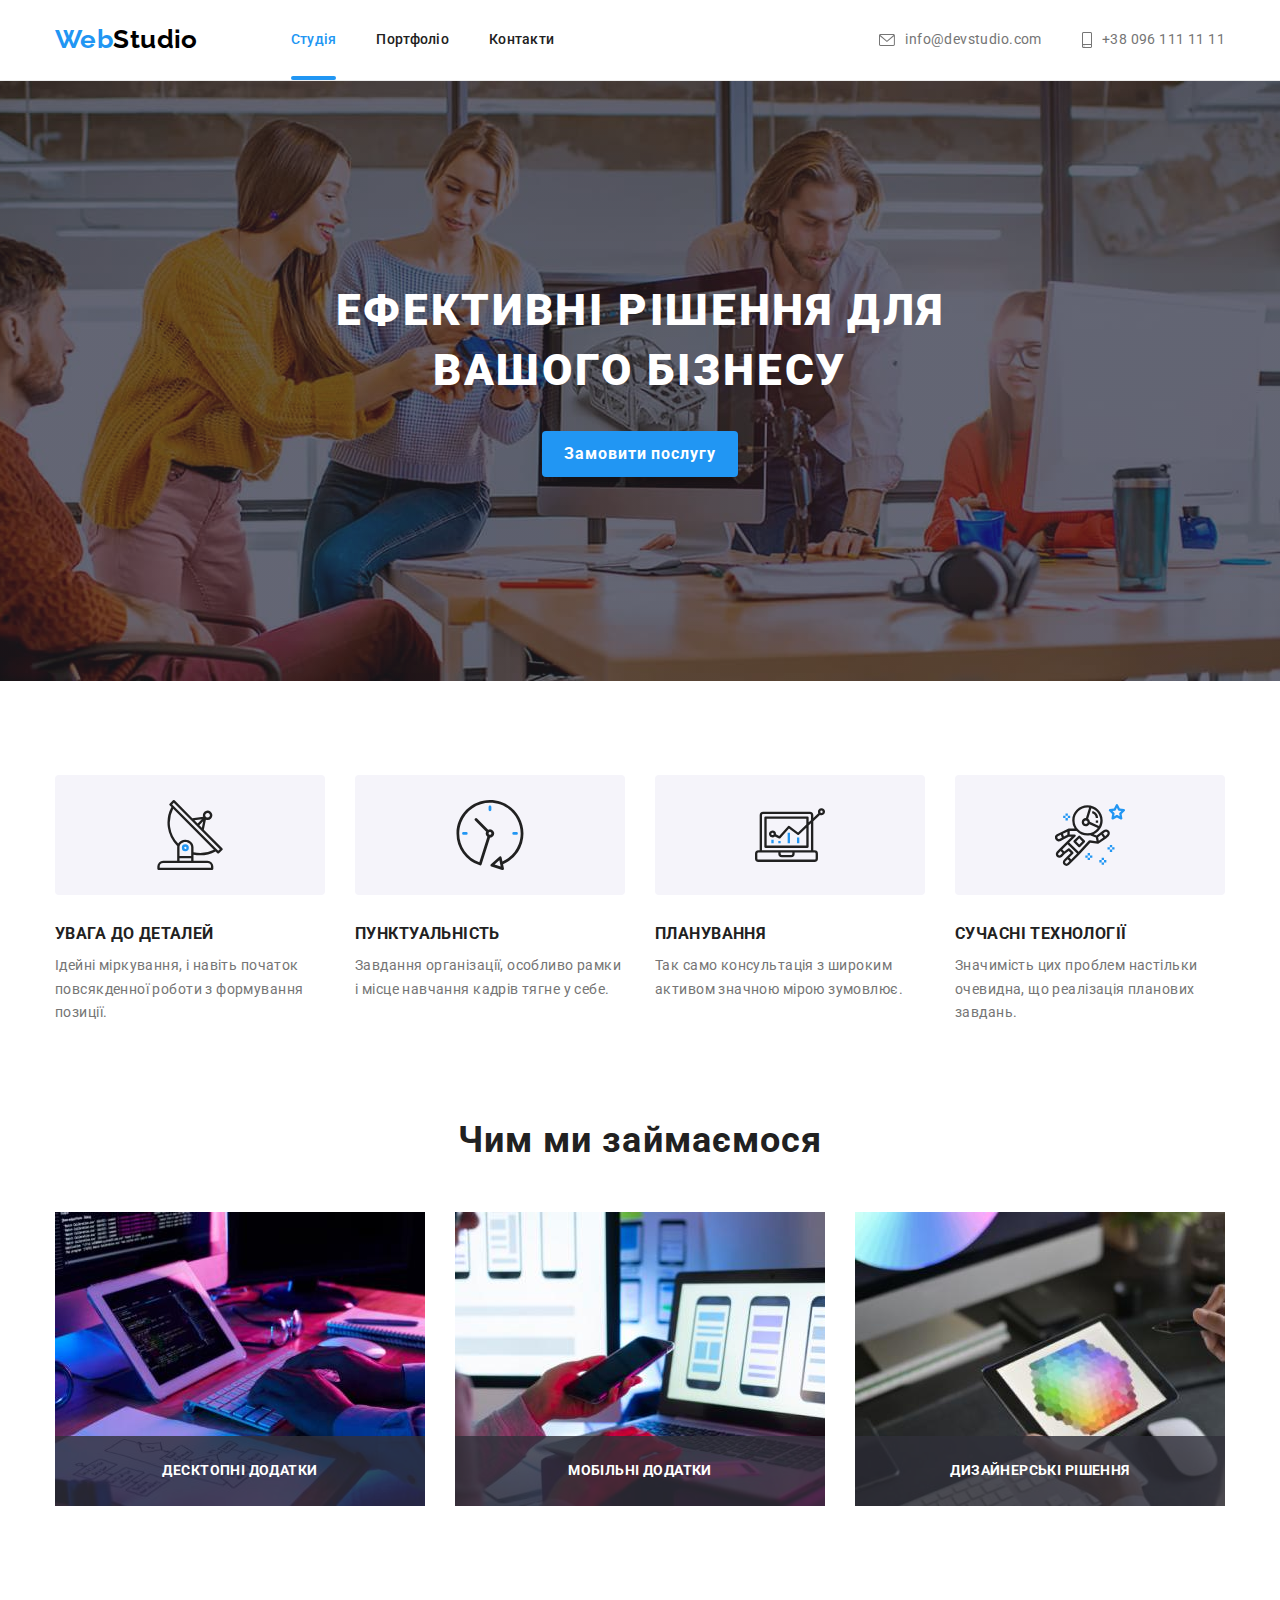
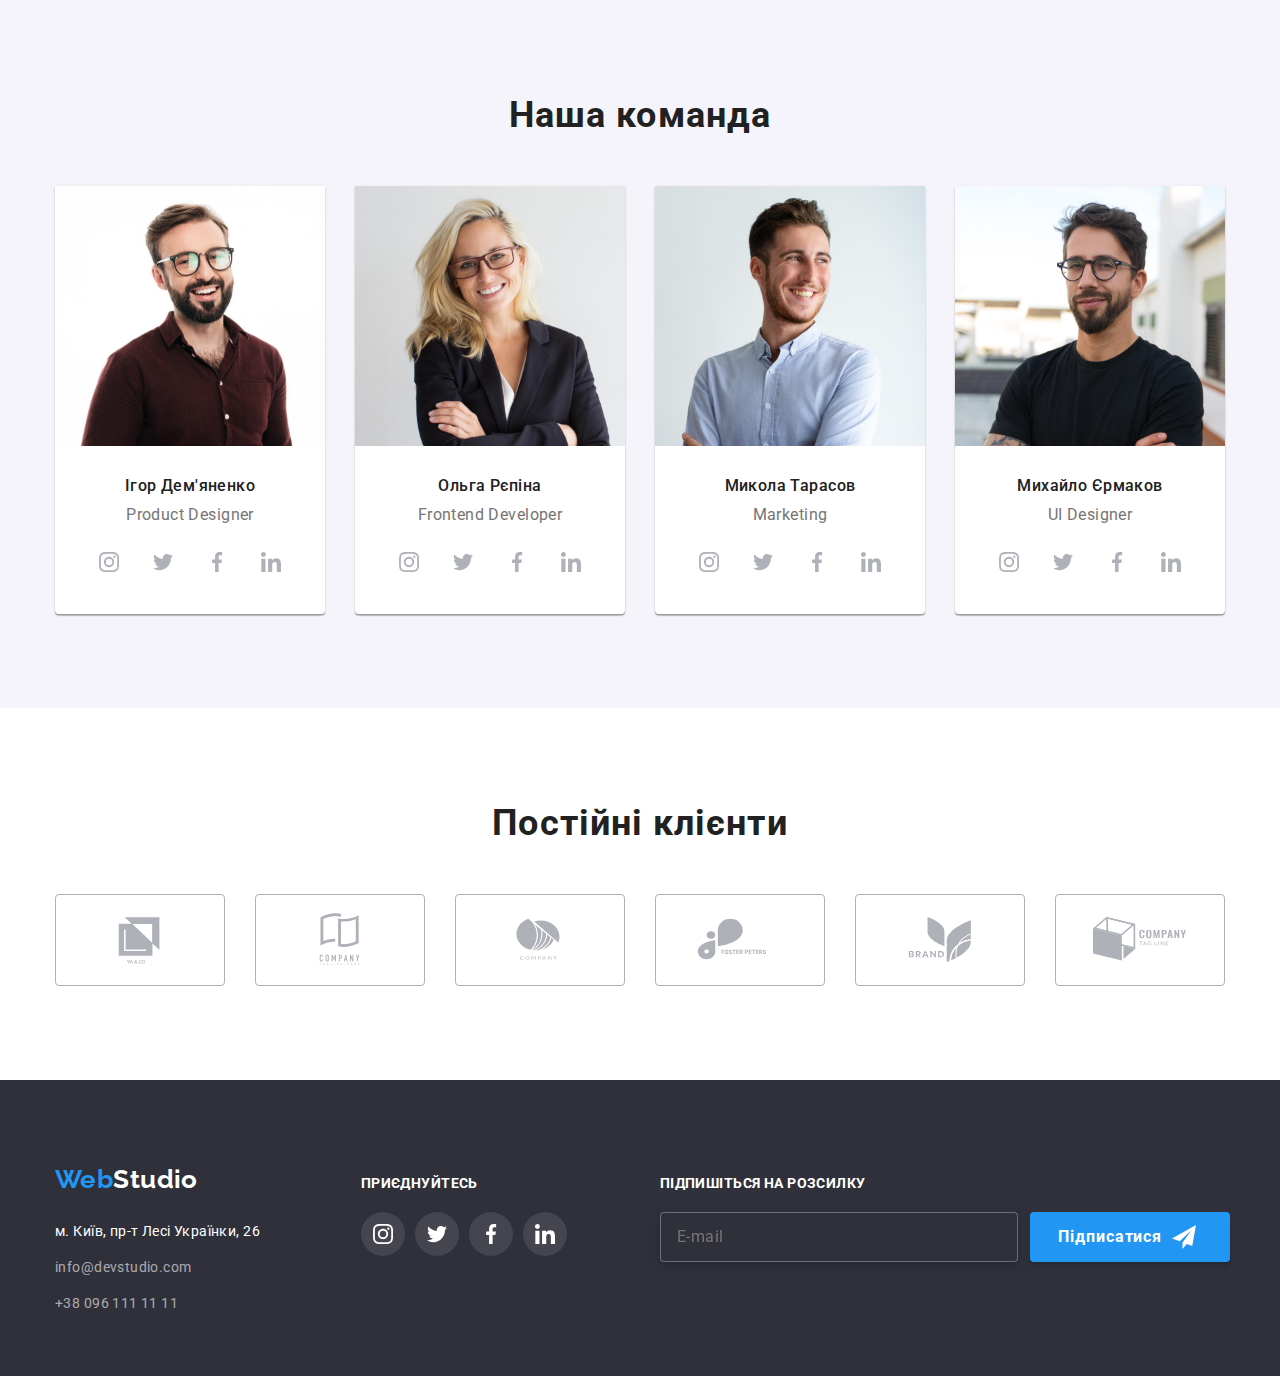
==== index.html @ 144c5d3d "added previous hw" ====
<!DOCTYPE html>
<html lang="uk">
  <head>
    <meta charset="UTF-8" />
    <meta http-equiv="X-UA-Compatible" content="IE=edge" />
    <meta name="viewport" content="width=device-width, initial-scale=1.0" />
    <title>WebStudio - Main Page</title>
    <link rel="preconnect" href="https://fonts.googleapis.com" />
    <link rel="preconnect" href="https://fonts.gstatic.com" crossorigin />
    <link
      href="https://fonts.googleapis.com/css2?family=Raleway:wght@700&family=Roboto:wght@400;500;700;900&display=swap"
      rel="stylesheet"
    />
    <link
      rel="stylesheet"
      href="https://cdnjs.cloudflare.com/ajax/libs/modern-normalize/1.1.0/modern-normalize.min.css"
    />
    <!-- <link rel="stylesheet" href="./css/styles.css" /> -->
    <link rel="stylesheet" href="css/main.min.css" />
  </head>
  <body>
    <header class="header">
      <div class="container main-menu">
        <nav class="navigation">
          <a href="./index.html" class="main-logo link"
            ><span class="main-logo--blue">Web</span
            ><span class="main-logo--black">Studio</span></a
          >
          <ul class="navigation__list list">
            <li class="navigation__item">
              <a
                href="./index.html"
                class="navigation__link navigation__link--current link"
                >Студія</a
              >
            </li>
            <li class="navigation__item">
              <a class="navigation__link link" href="./portfolio.html"
                >Портфоліо</a
              >
            </li>
            <li class="navigation__item">
              <a href="#" class="navigation__link link">Контакти</a>
            </li>
          </ul>
        </nav>
        <ul class="contact-us list">
          <li class="contact-us__item">
            <a href="mailto:info@devstudio.com" class="link contact-us__link"
              ><svg width="16" height="12" class="contact-us__icon">
                <use href="./images/sprite.svg#icon-envelope"></use>
              </svg>
              info@devstudio.com</a
            >
          </li>
          <li class="contact-us__item">
            <a href="tel:+380961111111" class="link contact-us__link">
              <svg width="10" height="16" class="contact-us__icon">
                <use href="./images/sprite.svg#icon-smartphone"></use>
              </svg>
              +38 096 111 11 11</a
            >
          </li>
        </ul>
      </div>
    </header>
    <main>
      <section class="hero">
        <div class="overlay">
          <div class="container">
            <h1 class="hero__title">Ефективні рішення для вашого бізнесу</h1>
            <button type="button" class="hero__button" data-modal-open="">
              Замовити послугу
            </button>
          </div>
        </div>
      </section>

      <section class="advantages section">
        <div class="container">
          <ul class="advantages__list list">
            <li class="advantages__item">
              <div class="advantages__thumb">
                <svg width="70" height="70" class="advantages__icon">
                  <use href="./images/sprite.svg#icon-antenna"></use>
                </svg>
              </div>
              <h3 class="advantages__title">УВАГА ДО ДЕТАЛЕЙ</h3>
              <p>
                Ідейні міркування, і навіть початок повсякденної роботи з
                формування позиції.
              </p>
            </li>
            <li class="advantages__item">
              <div class="advantages__thumb">
                <svg width="70" height="70" class="advantages__icon">
                  <use href="./images/sprite.svg#icon-clock"></use>
                </svg>
              </div>
              <h3 class="advantages__title">ПУНКТУАЛЬНІСТЬ</h3>
              <p>
                Завдання організації, особливо рамки і місце навчання кадрів
                тягне у себе.
              </p>
            </li>
            <li class="advantages__item">
              <div class="advantages__thumb">
                <svg width="70" height="70" class="advantages__icon">
                  <use href="./images/sprite.svg#icon-diagram"></use>
                </svg>
              </div>
              <h3 class="advantages__title">ПЛАНУВАННЯ</h3>
              <p>
                Так само консультація з широким активом значною мірою зумовлює.
              </p>
            </li>
            <li class="advantages__item">
              <div class="advantages__thumb">
                <svg width="70" height="70" class="advantages__icon">
                  <use href="./images/sprite.svg#icon-astronaut"></use>
                </svg>
              </div>
              <h3 class="advantages__title">СУЧАСНІ ТЕХНОЛОГІЇ</h3>
              <p>
                Значимість цих проблем настільки очевидна, що реалізація
                планових завдань.
              </p>
            </li>
          </ul>
        </div>
      </section>

      <section class="what-we-do section no-top-padding">
        <div class="container">
          <h2 class="section__title">Чим ми займаємося</h2>
          <ul class="what-we-do__list list">
            <li class="what-we-do__item">
              <img src="./images/img_1.jpg" alt="Комьютер" width="370" />
              <p class="what-we-do__description">Десктопні додатки</p>
            </li>
            <li class="what-we-do__item">
              <img src="./images/img_2.jpg" alt="Телефон" width="370" />
              <p class="what-we-do__description">Мобільні додатки</p>
            </li>
            <li class="what-we-do__item">
              <img src="./images/img_3.jpg" alt="Планшет" width="370" />
              <p class="what-we-do__description">Дизайнерські рішення</p>
            </li>
          </ul>
        </div>
      </section>

      <section class="our-team section">
        <div class="container">
          <h2 class="section__title">Наша команда</h2>
          <ul class="our-team__members list">
            <li class="our-team__item">
              <img
                src="./images/person1.jpg"
                alt="Член команди Ігор Дем'яненко"
                width="270"
              />
              <div class="our-team__info">
                <h3 class="our-team__name">Ігор Дем'яненко</h3>
                <p class="our-team__role">Product Designer</p>
                <ul class="social-media list">
                  <li class="social-media__item">
                    <a href="#" class="social-media__link">
                      <svg width="20" height="20" class="social-media__icon">
                        <use href="./images/sprite.svg#icon-instagram"></use>
                      </svg>
                    </a>
                  </li>
                  <li class="social-media__item">
                    <a href="#" class="social-media__link">
                      <svg width="20" height="20" class="social-media__icon">
                        <use href="./images/sprite.svg#icon-twitter"></use>
                      </svg>
                    </a>
                  </li>
                  <li class="social-media__item">
                    <a href="#" class="social-media__link">
                      <svg width="20" height="20" class="social-media__icon">
                        <use href="./images/sprite.svg#icon-facebook"></use>
                      </svg>
                    </a>
                  </li>
                  <li class="social-media__item">
                    <a href="#" class="social-media__link">
                      <svg width="20" height="20" class="social-media__icon">
                        <use href="./images/sprite.svg#icon-linkedin"></use>
                      </svg>
                    </a>
                  </li>
                </ul>
              </div>
            </li>
            <li class="our-team__item">
              <img
                src="./images/person2.jpg"
                alt="Член команди Ольга Рєпіна"
                width="270"
              />
              <div class="our-team__info">
                <h3 class="our-team__name">Ольга Рєпіна</h3>
                <p class="our-team__role">Frontend Developer</p>
                <ul class="social-media list">
                  <li class="social-media__item">
                    <a href="#" class="social-media__link">
                      <svg width="20" height="20" class="social-media__icon">
                        <use href="./images/sprite.svg#icon-instagram"></use>
                      </svg>
                    </a>
                  </li>
                  <li class="social-media__item">
                    <a href="#" class="social-media__link">
                      <svg width="20" height="20" class="social-media__icon">
                        <use href="./images/sprite.svg#icon-twitter"></use>
                      </svg>
                    </a>
                  </li>
                  <li class="social-media__item">
                    <a href="#" class="social-media__link">
                      <svg width="20" height="20" class="social-media__icon">
                        <use href="./images/sprite.svg#icon-facebook"></use>
                      </svg>
                    </a>
                  </li>
                  <li class="social-media__item">
                    <a href="#" class="social-media__link">
                      <svg width="20" height="20" class="social-media__icon">
                        <use href="./images/sprite.svg#icon-linkedin"></use>
                      </svg>
                    </a>
                  </li>
                </ul>
              </div>
            </li>
            <li class="our-team__item">
              <img
                src="./images/person3.jpg"
                alt="Член команди Микола Тарасов"
                width="270"
              />
              <div class="our-team__info">
                <h3 class="our-team__name">Микола Тарасов</h3>
                <p class="our-team__role">Marketing</p>
                <ul class="social-media list">
                  <li class="social-media__item">
                    <a href="#" class="social-media__link">
                      <svg width="20" height="20" class="social-media__icon">
                        <use href="./images/sprite.svg#icon-instagram"></use>
                      </svg>
                    </a>
                  </li>
                  <li class="social-media__item">
                    <a href="#" class="social-media__link">
                      <svg width="20" height="20" class="social-media__icon">
                        <use href="./images/sprite.svg#icon-twitter"></use>
                      </svg>
                    </a>
                  </li>
                  <li class="social-media__item">
                    <a href="#" class="social-media__link">
                      <svg width="20" height="20" class="social-media__icon">
                        <use href="./images/sprite.svg#icon-facebook"></use>
                      </svg>
                    </a>
                  </li>
                  <li class="social-media__item">
                    <a href="#" class="social-media__link">
                      <svg width="20" height="20" class="social-media__icon">
                        <use href="./images/sprite.svg#icon-linkedin"></use>
                      </svg>
                    </a>
                  </li>
                </ul>
              </div>
            </li>
            <li class="our-team__item">
              <img
                src="./images/person4.jpg"
                alt="Член команди Михайло Єрмаков"
                width="270"
              />
              <div class="our-team__info">
                <h3 class="our-team__name">Михайло Єрмаков</h3>
                <p class="our-team__role">UI Designer</p>
                <ul class="social-media list">
                  <li class="social-media__item">
                    <a href="#" class="social-media__link">
                      <svg width="20" height="20" class="social-media__icon">
                        <use href="./images/sprite.svg#icon-instagram"></use>
                      </svg>
                    </a>
                  </li>
                  <li class="social-media__item">
                    <a href="#" class="social-media__link">
                      <svg width="20" height="20" class="social-media__icon">
                        <use href="./images/sprite.svg#icon-twitter"></use>
                      </svg>
                    </a>
                  </li>
                  <li class="social-media__item">
                    <a href="#" class="social-media__link">
                      <svg width="20" height="20" class="social-media__icon">
                        <use href="./images/sprite.svg#icon-facebook"></use>
                      </svg>
                    </a>
                  </li>
                  <li class="social-media__item">
                    <a href="#" class="social-media__link">
                      <svg width="20" height="20" class="social-media__icon">
                        <use href="./images/sprite.svg#icon-linkedin"></use>
                      </svg>
                    </a>
                  </li>
                </ul>
              </div>
            </li>
          </ul>
        </div>
      </section>

      <section class="section clients">
        <div class="container">
          <h2 class="section__title">Постійні клієнти</h2>
          <ul class="list clients__list">
            <li class="clients__item">
              <a href="#" class="clients__link">
                <svg width="106" height="60">
                  <use href="./images/sprite.svg#icon-client1"></use>
                </svg>
              </a>
            </li>
            <li class="clients__item">
              <a href="#" class="clients__link">
                <svg width="106" height="60">
                  <use href="./images/sprite.svg#icon-client2"></use>
                </svg>
              </a>
            </li>
            <li class="clients__item">
              <a href="#" class="clients__link">
                <svg width="106" height="60">
                  <use href="./images/sprite.svg#icon-client3"></use>
                </svg>
              </a>
            </li>
            <li class="clients__item">
              <a href="#" class="clients__link">
                <svg width="106" height="60">
                  <use href="./images/sprite.svg#icon-client4"></use>
                </svg>
              </a>
            </li>
            <li class="clients__item">
              <a href="#" class="clients__link">
                <svg width="106" height="60">
                  <use href="./images/sprite.svg#icon-client5"></use>
                </svg>
              </a>
            </li>
            <li class="clients__item">
              <a href="#" class="clients__link">
                <svg width="106" height="60">
                  <use href="./images/sprite.svg#icon-client6"></use>
                </svg>
              </a>
            </li>
          </ul>
        </div>
      </section>
    </main>
    <footer class="footer">
      <div class="container footer__flex">
        <div class="footer__address-thumb">
          <a href="./index.html" class="main-logo main-logo__footer link"
            ><span class="main-logo--blue">Web</span
            ><span class="main-logo--white">Studio</span></a
          >
          <address class="address">
            <ul class="address__list list">
              <li class="address__item">
                <a
                  class="address__link address__link--white link"
                  href="https://goo.gl/maps/bYB9UnZRX9ZfqLbC6"
                  >м. Київ, пр-т Лесі Українки, 26</a
                >
              </li>
              <li class="address__item">
                <a
                  class="address__link address__link--opacity link"
                  href="mailto:info@devstudio.com"
                  >info@devstudio.com</a
                >
              </li>
              <li class="address__item">
                <a
                  class="address__link address__link--opacity link"
                  href="tel:+380961111111"
                  >+38 096 111 11 11</a
                >
              </li>
            </ul>
          </address>
        </div>
        <div class="social-networks">
          <p class="social-networks__text">Приєднуйтесь</p>
          <ul class="social-networks__list list">
            <li class="social-networks__item">
              <a href="#" class="social-networks__link">
                <svg width="20" height="20" class="social-networks__icon">
                  <use href="./images/sprite.svg#icon-instagram"></use>
                </svg>
              </a>
            </li>
            <li class="social-networks__item">
              <a href="#" class="social-networks__link">
                <svg width="20" height="20" class="social-networks__icon">
                  <use href="./images/sprite.svg#icon-twitter"></use>
                </svg>
              </a>
            </li>
            <li class="social-networks__item">
              <a href="#" class="social-networks__link">
                <svg width="20" height="20" class="social-networks__icon">
                  <use href="./images/sprite.svg#icon-facebook"></use>
                </svg>
              </a>
            </li>
            <li class="social-networks__item">
              <a href="#" class="social-networks__link">
                <svg width="20" height="20" class="social-networks__icon">
                  <use href="./images/sprite.svg#icon-linkedin"></use>
                </svg>
              </a>
            </li>
          </ul>
        </div>
        <div class="subscribe">
          <p class="subscribe__text">Підпишіться на розсилку</p>
          <form method="post" class="subscribe__form">
            <input
              type="email"
              class="subscribe__email-input"
              name="email"
              placeholder="E-mail"
            />
            <button type="submit" class="btn">
              <span class="btn__text"> Підписатися</span>
              <svg width="24" height="24" class="btn__icon">
                <use href="./images/sprite.svg#icon-send"></use>
              </svg>
            </button>
          </form>
        </div>
      </div>
    </footer>
    <!--MODAL-WINDOW-->
    <div class="backdrop is-hidden" data-modal="">
      <div class="modal">
        <button type="button" class="modal__close-button" data-modal-close="">
          <svg width="18" height="18" class="modal__close-icon">
            <use href="./images/sprite.svg#icon-close-black"></use>
          </svg>
        </button>
        <form class="lead-form">
          <p class="lead-form__title">Залиште свої дані, ми вам передзвонимо</p>
          <div class="lead-form__field">
            <label for="name" class="lead-form__label">Ім'я</label>
            <div class="wrapper">
              <input
                type="text"
                class="lead-form__input"
                name="name"
                id="name"
              />
              <svg width="18" height="18" class="lead-form__icon">
                <use href="./images/sprite.svg#icon-person-black"></use>
              </svg>
            </div>
          </div>
          <div class="lead-form__field">
            <label for="tel" class="lead-form__label">Телефон</label>
            <div class="wrapper">
              <input type="tel" class="lead-form__input" name="tel" id="tel" />
              <svg width="18" height="18" class="lead-form__icon">
                <use href="./images/sprite.svg#icon-phone-black"></use>
              </svg>
            </div>
          </div>
          <div class="lead-form__field">
            <label for="email" class="lead-form__label">Пошта</label>
            <div class="wrapper">
              <input
                type="email"
                class="lead-form__input"
                name="email"
                id="email"
              />
              <svg width="18" height="18" class="lead-form__icon">
                <use href="./images/sprite.svg#icon-email-black"></use>
              </svg>
            </div>
          </div>
          <div class="lead-form__field--comment">
            <label for="comment" class="lead-form__label">Коментар</label>
            <textarea
              class="lead-form__input--comment"
              name="comment"
              id="comment"
              placeholder="Введіть текст"
            ></textarea>
          </div>
          <label for="terms" class="lead-form__terms">
            <input
              type="checkbox"
              class="lead-form__checkbox"
              name="terms"
              id="terms"
            />
            <span class="custom-check">
              <svg width="16" height="15" class="custom-check__icon">
                <use href="./images/sprite.svg#icon-check"></use>
              </svg>
            </span>
            <span class="agreement">
              Погоджуюся з розсилкою та приймаю
              <a href="#" class="agreement__link">Умови договору</a>
            </span>
          </label>

          <div class="lead-form__submit">
            <button type="submit" class="lead-form__button">Відправити</button>
          </div>
        </form>
      </div>
    </div>
    <script src="./js/modal.js"></script>
  </body>
</html>
---- css/main.min.css ----
h1,h2,h3,h4,h5,h6,p{margin-top:0;margin-bottom:0}ul,ol{margin:0;padding-left:0}.link{text-decoration:none}.list{list-style:none}button{cursor:pointer;font-family:inherit}img{display:block;max-width:100%;height:auto}body{color:var(--text-primary-grey);font-family:"Roboto",sans-serif;font-size:14px;line-height:1.71;letter-spacing:.03em}.hidden{visibility:hidden;display:none}:root{--bg-main-black: #2f303a;--bg-main-white: #f5f5f5;--bg-secondary-white: #f5f4fa;--bg-header-white: #ffffff;--header-bottom-border: #ececec;--works-border: #eeeeee;--bg-hero-overlay: #c4c4c4;--social-icon-fill: #afb1b8;--overlay-bg-black: rgba(47, 48, 58, 0.8);--overlay-blue: rgba(33, 150, 243, 0.9);--backdrop-bg: rgba(0, 0, 0, 0.2);--modal-form-border: rgba(33, 33, 33, 0.2);--text-primary-black: #212121;--logo-black: #000000;--primary-blue: #2196f3;--text-full-white: #ffffff;--text-primary-grey: #757575;--filters-grey: #f5f4fa;--opacity-white: rgba(255, 255, 255, 0.6);--cubic_animation: cubic-bezier(0.4, 0, 0.2, 1)}.lead-form__terms,.lead-form__button,.lead-form,.modal__close-button,.social-networks__link,.social-networks__list,.clients__link,.clients__list,.social-media__link,.social-media,.what-we-do__description,.advantages__thumb{display:flex;justify-content:center;align-items:center}.container{width:1200px;padding-left:15px;padding-right:15px;margin-left:auto;margin-right:auto}.section{padding-top:94px;padding-bottom:94px}.section.no-padding{padding-top:0;padding-bottom:0}.section.no-top-padding{padding-top:0}.section__title{margin-bottom:50px;color:var(--text-primary-black);font-size:36px;font-weight:700;line-height:1.17;letter-spacing:.03em;text-align:center}.filters__filter{padding:6px 22px;border:none;border-radius:4px;color:var(--text-primary-black);font-size:16px;font-weight:500;line-height:1.62;letter-spacing:.03em;transition:color 250ms var(--cubic_animation),background-color 250ms var(--cubic_animation),box-shadow 250ms var(--cubic_animation)}.filters__filter:hover,.filters__filter:focus{color:var(--text-full-white);background-color:var(--primary-blue);box-shadow:0px 3px 1px rgba(0,0,0,.1),0px 1px 2px rgba(0,0,0,.08),0px 2px 2px rgba(0,0,0,.12)}.filters__filter--accent{color:var(--text-full-white);background-color:var(--primary-blue);box-shadow:0px 3px 1px rgba(0,0,0,.1),0px 1px 2px rgba(0,0,0,.08),0px 2px 2px rgba(0,0,0,.12)}.filters{display:flex;margin-bottom:50px;justify-content:center}.filters__item:not(:last-child){margin-right:8px}.header{border-bottom:1px solid var(--header-bottom-border)}.main-menu,.navigation__list,.contact-us,.navigation{display:flex;align-items:center}.main-logo{display:block;margin-right:93px;padding-top:24px;padding-bottom:25px;font-family:"Raleway",sans-serif;font-style:normal;font-weight:700;font-size:26px;line-height:1.19}.main-logo--blue{color:var(--primary-blue)}.main-logo--black{color:var(--logo-black)}.navigation__link{display:block;padding-top:32px;padding-bottom:32px;color:var(--text-primary-black);font-weight:500;line-height:1.14;letter-spacing:.02em;transition:color 250ms var(--cubic_animation)}.navigation__link:hover,.navigation__link:focus{color:var(--primary-blue)}.navigation__link--current{color:var(--primary-blue)}.navigation__link--current::after{content:"";width:100%;height:4px;position:absolute;left:0;bottom:0;background:var(--primary-blue);border-radius:2px}.navigation__item{position:relative;display:flex}.navigation__item:not(:last-child){margin-right:40px}.contact-us{margin-left:auto}.contact-us__icon{fill:currentColor}.contact-us__item:not(:last-child){margin-right:40px}.contact-us__link{width:100%;height:100%;color:var(--text-primary-grey);display:flex;align-items:center;gap:10px;transition:color 250ms var(--cubic_animation)}.contact-us__link:hover,.contact-us__link:focus{color:var(--primary-blue)}.hero{max-width:1600px;height:600px;margin-left:auto;margin-right:auto;padding-top:200px;padding-bottom:200px;text-align:center;background-color:var(--bg-hero-overlay);background-image:linear-gradient(to right, rgba(47, 48, 58, 0.4), rgba(47, 48, 58, 0.4)),url(../images/hero-image.jpg);background-repeat:no-repeat;background-size:cover;background-position:center}.hero__title{width:696px;margin:0 auto 30px;color:var(--text-full-white);font-weight:900;font-size:44px;line-height:1.36;text-align:center;letter-spacing:.06em;text-transform:uppercase}.hero__button{padding:8px 22px;box-shadow:0px 4px 4px rgba(0,0,0,.15);border-radius:4px;border:none;color:var(--text-full-white);background-color:var(--primary-blue);font-weight:700;font-size:16px;line-height:1.88;letter-spacing:.06em}.advantages__title{margin-bottom:10px;color:var(--text-primary-black);font-weight:700;line-height:1.14;text-transform:uppercase}.advantages__thumb{width:270px;height:120px;margin-bottom:30px;border-radius:4px;background-color:var(--bg-secondary-white)}.advantages__item:not(:last-child){margin-right:30px}.advantages__list{display:flex}.what-we-do__list{display:flex}.what-we-do__item{position:relative}.what-we-do__item:not(:last-child){margin-right:30px}.what-we-do__description{position:absolute;bottom:0;width:100%;height:70px;text-align:center;color:var(--text-full-white);background-color:var(--overlay-bg-black);font-weight:700;line-height:1.14;text-transform:uppercase}.our-team{background-color:var(--bg-secondary-white)}.our-team__members{display:flex}.our-team__info{padding-top:30px;padding-bottom:30px}.our-team__role{margin-bottom:16px;text-align:center;font-size:16px;line-height:1.19}.our-team__name{margin-bottom:10px;text-align:center;color:var(--text-primary-black);font-weight:500;font-size:16px;line-height:1.19}.our-team__item{box-shadow:0px 1px 3px rgba(0,0,0,.12),0px 1px 1px rgba(0,0,0,.14),0px 2px 1px rgba(0,0,0,.2);border-radius:0px 0px 4px 4px;background-color:var(--bg-header-white)}.our-team__item:not(:last-child){margin-right:30px}.social-media__item{width:44px;height:44px}.social-media__item:not(:last-child){margin-right:10px}.social-media__link{width:100%;height:100%;border-radius:50%;background-color:var(--bg-header-white);fill:var(--social-icon-fill);transition:background-color 250ms var(--cubic_animation),fill 250ms var(--cubic_animation)}.social-media__link:hover,.social-media__link:focus{background-color:var(--primary-blue);fill:var(--bg-header-white)}.clients__item{width:170px;height:92px}.clients__item:not(:last-child){margin-right:30px}.clients__link{width:100%;height:100%;border:1px solid var(--social-icon-fill);border-radius:4px;fill:var(--social-icon-fill);transition:fill 250ms var(--cubic_animation),border-color 250ms var(--cubic_animation)}.clients__link:hover,.clients__link:focus{fill:var(--primary-blue);border-color:var(--primary-blue)}.main-logo.__footer{margin-bottom:20px;margin-right:0;padding:0}.main-logo--white{color:var(--text-full-white)}.footer{padding-top:60px;padding-bottom:60px;background-color:var(--bg-main-black)}.footer__flex{display:flex;align-items:baseline}.footer__address-thumb{margin-right:70px}.address__link{transition:color 250ms var(--cubic_animation)}.address__link:hover,.address__link:focus{color:var(--primary-blue)}.address__link--opacity{color:var(--opacity-white)}.address__link--white{color:var(--text-full-white)}.address{font-style:normal}.address__item:not(:last-child){margin-bottom:12px}.social-networks{padding-top:12px;margin-right:93px}.social-networks__text{margin-bottom:20px;font-weight:700;line-height:1.14;text-transform:uppercase;color:var(--text-full-white)}.social-networks__item{width:44px;height:44px}.social-networks__item:not(:last-child){margin-right:10px}.social-networks__link{width:100%;height:100%;border-radius:50%;background-color:rgba(255,255,255,.1);fill:var(--bg-header-white);transition:background-color 250ms var(--cubic_animation)}.social-networks__link:hover,.social-networks__link:focus{background-color:var(--primary-blue)}.subscribe__form{display:flex;align-items:center}.subscribe__text{margin-bottom:20px;line-height:1.14;font-weight:700;text-transform:uppercase;color:var(--text-full-white)}.subscribe__email-input{padding:15px 16px;margin-right:12px;width:358px;height:50px;border:1px solid rgba(255,255,255,.3);filter:drop-shadow(0px 4px 4px rgba(0, 0, 0, 0.15));border-radius:4px;background-color:var(--bg-main-black);color:var(--opacity-white);font-size:16px;font-weight:400;line-height:1.25;letter-spacing:.03em;outline:none;transition:border-color 250ms var(--cubic_animation)}.subscribe__email-input:hover,.subscribe__email-input:focus{border-color:var(--primary-blue)}.btn{display:flex;align-items:center;padding:10px 28px;width:200px;height:50px;box-shadow:0px 4px 4px rgba(0,0,0,.15);border-radius:4px;border:none;background:var(--primary-blue)}.btn__text{display:flex;align-items:center;text-align:center;margin-right:10px;font-weight:700;font-size:16px;line-height:1.88;letter-spacing:.06em;color:#fff}.portfolio{display:flex;flex-wrap:wrap}.portfolio__item{width:calc((100% - 60px)/3);margin-right:30px;margin-bottom:30px}.portfolio__item:nth-child(3n){margin-right:0}.portfolio__item:nth-last-child(-n+3){margin-bottom:0}.portfolio__thumb{position:relative;overflow:hidden}.portfolio__client-desc{padding:20px 24px;border-bottom:1px solid var(--works-border);border-left:1px solid var(--works-border);border-right:1px solid var(--works-border)}.portfolio__field{font-size:16px;line-height:1.88;color:var(--text-primary-grey)}.portfolio__company{margin-bottom:4px;color:var(--text-primary-black);font-weight:700;font-size:18px;line-height:2;letter-spacing:.06em}.portfolio__overlay{content:"";position:absolute;width:100%;height:100%;top:0;left:0;padding:63px 24px;background:var(--overlay-blue);transform:translateY(100%);transition:transform 250ms var(--cubic_animation)}.portfolio__description{font-size:18px;line-height:1.56;color:var(--text-full-white)}.portfolio__link{display:block;transition:box-shadow 250ms var(--cubic_animation)}.portfolio__link:hover .portfolio__overlay,.portfolio__link:focus .portfolio__overlay{transform:translateY(0)}.portfolio__link:hover,.portfolio__link:focus{box-shadow:0px 1px 1px rgba(0,0,0,.12),0px 4px 4px rgba(0,0,0,.06),1px 4px 6px rgba(0,0,0,.16)}.backdrop{position:fixed;top:0;left:0;width:100%;height:100%;opacity:1;background:var(--backdrop-bg);transition:opacity 250ms var(--cubic_animation)}.backdrop.is-hidden{opacity:0;pointer-events:none}.backdrop.is-hidden .modal{transform:translate(-50%, -50%) scale(0.9)}.modal{position:absolute;top:50%;left:50%;transform:translate(-50%, -50%) scale(1);height:581px;width:528px;padding:40px;background:var(--bg-header-white);transition:transform 250ms var(--cubic_animation)}.modal__close-icon{fill:#000}.modal__close-button{position:absolute;right:8px;top:8px;background:var(--main-background-color);border:1px solid rgba(0,0,0,.1);width:30px;height:30px;border-radius:50%}.modal__close-button:hover .modal__close-icon,.modal__close-button:focus .modal__close-icon{fill:var(--primary-blue)}.lead-form{flex-direction:column}.lead-form__title{margin-bottom:12px;font-weight:700;font-size:20px;line-height:1.15;color:var(--text-primary-black)}.lead-form__icon{position:absolute;top:50%;left:12px;transform:translateY(-50%);transition:fill 250ms var(--cubic_animation)}.lead-form__label{display:block;margin-bottom:4px;font-size:12px;line-height:1.167;letter-spacing:.01em}.lead-form__button{text-align:center;width:200px;height:50px;font-weight:700;font-size:16px;line-height:1.88;letter-spacing:.06em;background:#188ce8;color:var(--text-full-white);box-shadow:0px 4px 4px rgba(0,0,0,.15);border-radius:4px;border:none}.lead-form__checkbox{-webkit-appearance:none;-moz-appearance:none;appearance:none;position:absolute}.lead-form__terms{margin-bottom:30px}.lead-form__input{width:448px;height:40px;padding-top:12px;padding-bottom:12px;padding-left:42px;border:1px solid var(--modal-form-border);border-radius:4px;cursor:pointer;outline:none;transition:border-color 250ms var(--cubic_animation)}.lead-form__input:hover~.lead-form__icon,.lead-form__input:focus~.lead-form__icon{fill:var(--primary-blue)}.lead-form__input:hover,.lead-form__input:focus{border-color:var(--primary-blue)}.wrapper{position:relative}.lead-form__input--comment{display:block;width:448px;height:120px;padding:12px 16px;border:1px solid var(--modal-form-border);border-radius:4px;cursor:pointer;resize:none;transition:border-color 250ms var(--cubic_animation)}.lead-form__input--comment::-moz-placeholder{font-size:12px;line-height:1.17;letter-spacing:.01em;color:rgba(117,117,117,.5)}.lead-form__input--comment:-ms-input-placeholder{font-size:12px;line-height:1.17;letter-spacing:.01em;color:rgba(117,117,117,.5)}.lead-form__input--comment::placeholder{font-size:12px;line-height:1.17;letter-spacing:.01em;color:rgba(117,117,117,.5)}.lead-form__input--comment:hover,.lead-form__input--comment:focus{border-color:var(--primary-blue)}.lead-form__field{display:flex;flex-direction:column;margin-bottom:10px}.lead-form__field--comment{margin-bottom:20px}.custom-check{display:flex;align-items:center;width:16px;height:15px;border:2px solid #000;border-radius:2px;margin-right:8px;transition:background-color 250ms var(--cubic_animation),border-color 250ms var(--cubic_animation),fill 250ms var(--cubic_animation)}.custom-check__icon{fill:var(--text-full-white)}.lead-form__checkbox:checked+.custom-check{background-color:var(--primary-blue);background-origin:border-box;border-color:var(--primary-blue);background-size:contain;fill:var(--text-full-white)}.agreement__link{color:var(--primary-blue)}/*# sourceMappingURL=main.min.css.map */
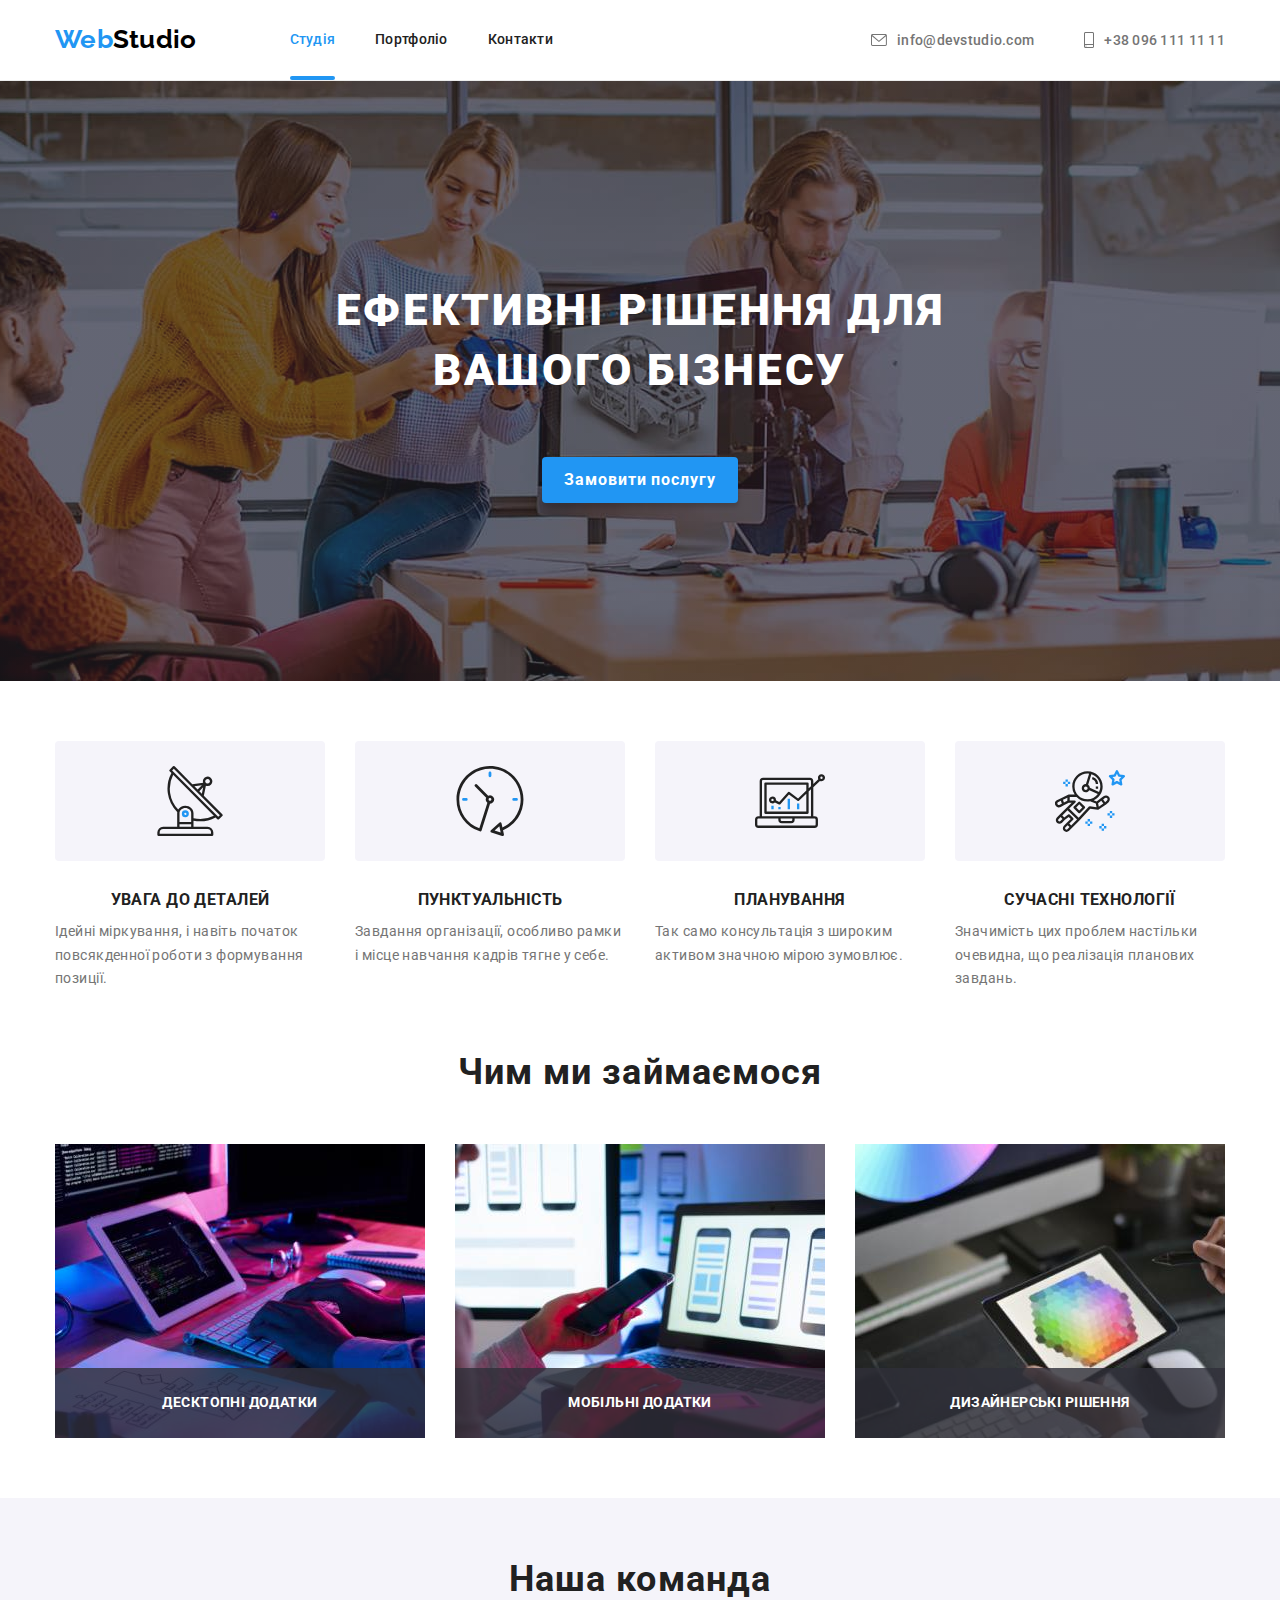
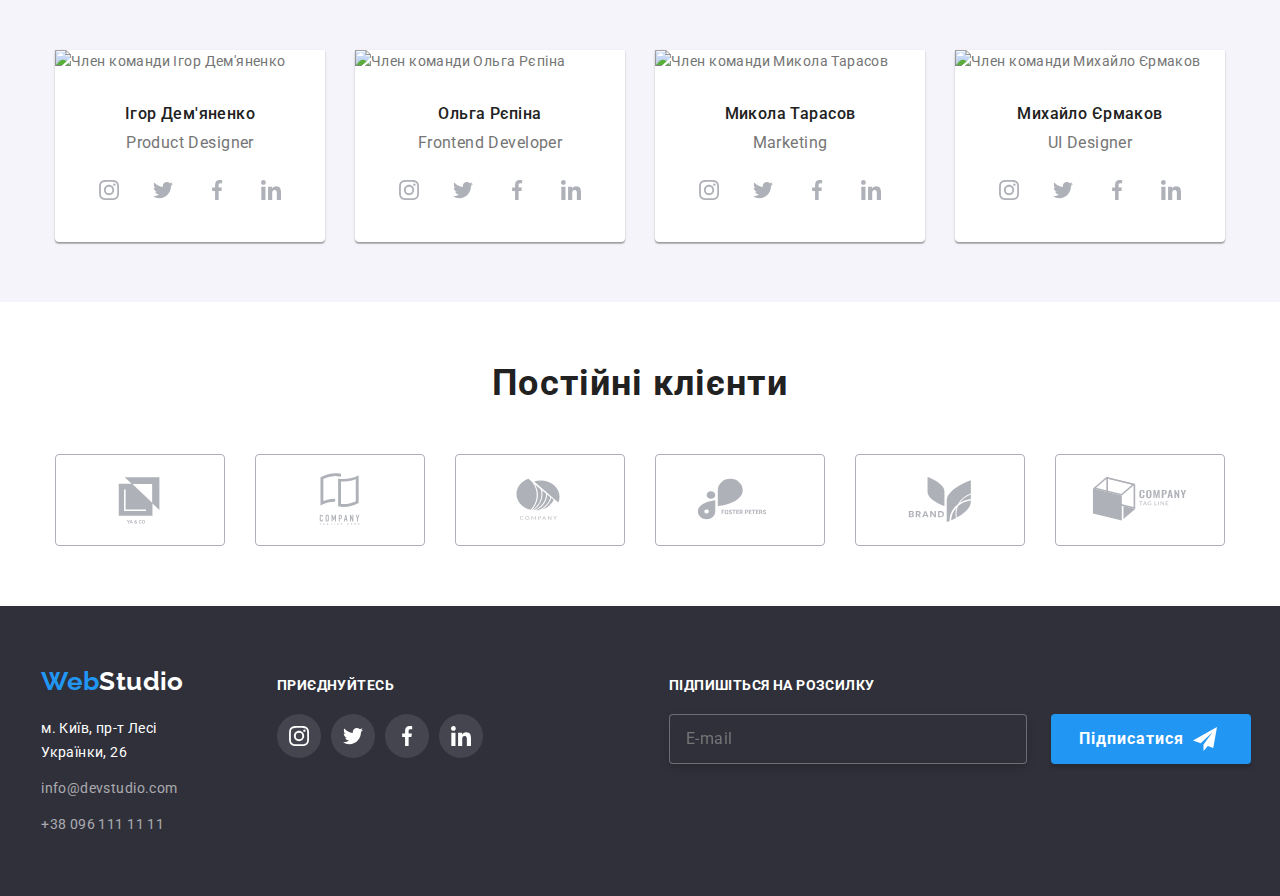
==== commit 36ace544: "Added responsive markup" ====
--- a/index.html
+++ b/index.html
@@ -15,7 +15,6 @@
       rel="stylesheet"
       href="https://cdnjs.cloudflare.com/ajax/libs/modern-normalize/1.1.0/modern-normalize.min.css"
     />
-    <!-- <link rel="stylesheet" href="./css/styles.css" /> -->
     <link rel="stylesheet" href="css/main.min.css" />
   </head>
   <body>
@@ -46,7 +45,9 @@
         </nav>
         <ul class="contact-us list">
           <li class="contact-us__item">
-            <a href="mailto:info@devstudio.com" class="link contact-us__link"
+            <a
+              href="mailto:info@devstudio.com"
+              class="link contact-us__link contact-us__link--mail"
               ><svg width="16" height="12" class="contact-us__icon">
                 <use href="./images/sprite.svg#icon-envelope"></use>
               </svg>
@@ -54,7 +55,10 @@
             >
           </li>
           <li class="contact-us__item">
-            <a href="tel:+380961111111" class="link contact-us__link">
+            <a
+              href="tel:+380961111111"
+              class="link contact-us__link contact-us__link--phone"
+            >
               <svg width="10" height="16" class="contact-us__icon">
                 <use href="./images/sprite.svg#icon-smartphone"></use>
               </svg>
@@ -62,12 +66,115 @@
             >
           </li>
         </ul>
+        <div class="mobile-menu">
+          <button
+            type="button"
+            class="mobile-menu__button--open"
+            data-menu-open
+          >
+            <svg width="40" height="40">
+              <use
+                class="icon-menu"
+                href="./images/sprite.svg#icon-mobile-menu"
+              ></use>
+            </svg>
+          </button>
+          <div class="container mobile-menu__container is-hidden" data-menu>
+            <button
+              type="button"
+              class="mobile-menu__button--close"
+              data-menu-close
+            >
+              <svg width="40" height="40">
+                <use
+                  class="icon-menu"
+                  href="./images/sprite.svg#icon-mobile-menu-close"
+                ></use>
+              </svg>
+            </button>
+            <ul class="mob-nav list">
+              <li class="mob-nav__item">
+                <a
+                  class="mob-nav__link mob-nav__link--current link"
+                  href="./index.html"
+                  >Студія</a
+                >
+              </li>
+              <li class="mob-nav__item">
+                <a class="mob-nav__link link" href="./portfolio.html"
+                  >Портфоліо</a
+                >
+              </li>
+              <li class="mob-nav__item">
+                <a class="mob-nav__link link" href="">Контакти</a>
+              </li>
+            </ul>
+            <div class="mob-contacts__wrap">
+              <ul class="mob-contacts list">
+                <li class="mob-contacts__item">
+                  <a
+                    class="mob-contacts__link--phone link"
+                    href="tel:+380961111111"
+                  >
+                    +38 096 111 11 11</a
+                  >
+                </li>
+                <li class="mob-contacts__item">
+                  <a
+                    class="mob-contacts__link--mail link"
+                    href="mailto:info@devstudio.com"
+                  >
+                    info@devstudio.com</a
+                  >
+                </li>
+              </ul>
+              <ul class="mob-socials">
+                <li class="mob-socials__item">
+                  <a
+                    href="#"
+                    class="mob-socials__link link"
+                    target="_blank"
+                    rel="noopener noreferrer"
+                    >Instagram</a
+                  >
+                </li>
+                <li class="mob-socials__item">
+                  <a
+                    href="#"
+                    class="mob-socials__link link"
+                    target="_blank"
+                    rel="noopener noreferrer"
+                    >Twitter</a
+                  >
+                </li>
+                <li class="mob-socials__item">
+                  <a
+                    href="#"
+                    class="mob-socials__link link"
+                    target="_blank"
+                    rel="noopener noreferrer"
+                    >Facebook</a
+                  >
+                </li>
+                <li class="mob-socials__item">
+                  <a
+                    href="#"
+                    class="mob-socials__link link"
+                    target="_blank"
+                    rel="noopener noreferrer"
+                    >LinkedIn</a
+                  >
+                </li>
+              </ul>
+            </div>
+          </div>
+        </div>
       </div>
     </header>
     <main>
       <section class="hero">
         <div class="overlay">
-          <div class="container">
+          <div class="container hero__container">
             <h1 class="hero__title">Ефективні рішення для вашого бізнесу</h1>
             <button type="button" class="hero__button" data-modal-open="">
               Замовити послугу
@@ -135,15 +242,30 @@
           <h2 class="section__title">Чим ми займаємося</h2>
           <ul class="what-we-do__list list">
             <li class="what-we-do__item">
-              <img src="./images/img_1.jpg" alt="Комьютер" width="370" />
+              <img
+                srcset="./images/img_1.jpg 1x, ./images/img_1-2x.jpg 2x"
+                src="./images/img_1.jpg"
+                alt="Комьютер"
+                width="370"
+              />
               <p class="what-we-do__description">Десктопні додатки</p>
             </li>
             <li class="what-we-do__item">
-              <img src="./images/img_2.jpg" alt="Телефон" width="370" />
+              <img
+                srcset="./images/img_2.jpg 1x, ./images/img_2-2x.jpg 2x"
+                src="./images/img_2-2x.jpg"
+                alt="Телефон"
+                width="370"
+              />
               <p class="what-we-do__description">Мобільні додатки</p>
             </li>
             <li class="what-we-do__item">
-              <img src="./images/img_3.jpg" alt="Планшет" width="370" />
+              <img
+                srcset="./images/img_3.jpg 1x, ./images/img_3-2x.jpg 2x"
+                src="./images/img_3.jpg"
+                alt="Планшет"
+                width="370"
+              />
               <p class="what-we-do__description">Дизайнерські рішення</p>
             </li>
           </ul>
@@ -155,11 +277,24 @@
           <h2 class="section__title">Наша команда</h2>
           <ul class="our-team__members list">
             <li class="our-team__item">
-              <img
-                src="./images/person1.jpg"
-                alt="Член команди Ігор Дем'яненко"
-                width="270"
-              />
+              <picture>
+                <source
+                  srcset="./images/ihor-des 1x, ./images/ihor-des-2x.jpg 2x"
+                  media="(min-width: 1200px)"
+                />
+                <source
+                  srcset="./images/ihor-tab 1x, ./images/ihor-tab-2x.jpg 2x"
+                  media="(min-width: 768px)"
+                />
+                <source
+                  srcset="./images/ihor-mob 1x, ./images/ihor-mob-2x.jpg 2x"
+                  media="(max-width: 767px)"
+                />
+                <img
+                  src="./images/person1.jpg"
+                  alt="Член команди Ігор Дем'яненко"
+                />
+              </picture>
               <div class="our-team__info">
                 <h3 class="our-team__name">Ігор Дем'яненко</h3>
                 <p class="our-team__role">Product Designer</p>
@@ -196,11 +331,24 @@
               </div>
             </li>
             <li class="our-team__item">
-              <img
-                src="./images/person2.jpg"
-                alt="Член команди Ольга Рєпіна"
-                width="270"
-              />
+              <picture>
+                <source
+                  srcset="./images/olha-des 1x, ./images/olha-des-2x.jpg 2x"
+                  media="(min-width: 1200px)"
+                />
+                <source
+                  srcset="./images/olha-tab 1x, ./images/olha-tab-2x.jpg 2x"
+                  media="(min-width: 768px)"
+                />
+                <source
+                  srcset="./images/olha-mob 1x, ./images/olha-mob-2x.jpg 2x"
+                  media="(max-width: 767px)"
+                />
+                <img
+                  src="./images/person2.jpg"
+                  alt="Член команди Ольга Рєпіна"
+                />
+              </picture>
               <div class="our-team__info">
                 <h3 class="our-team__name">Ольга Рєпіна</h3>
                 <p class="our-team__role">Frontend Developer</p>
@@ -237,11 +385,24 @@
               </div>
             </li>
             <li class="our-team__item">
-              <img
-                src="./images/person3.jpg"
-                alt="Член команди Микола Тарасов"
-                width="270"
-              />
+              <picture>
+                <source
+                  srcset="./images/mykola-des 1x, ./images/mykola-des-2x.jpg 2x"
+                  media="(min-width: 1200px)"
+                />
+                <source
+                  srcset="./images/mykola-tab 1x, ./images/mykola-tab-2x.jpg 2x"
+                  media="(min-width: 768px)"
+                />
+                <source
+                  srcset="./images/mykola-mob 1x, ./images/mykola-mob-2x.jpg 2x"
+                  media="(max-width: 767px)"
+                />
+                <img
+                  src="./images/person3.jpg"
+                  alt="Член команди Микола Тарасов"
+                />
+              </picture>
               <div class="our-team__info">
                 <h3 class="our-team__name">Микола Тарасов</h3>
                 <p class="our-team__role">Marketing</p>
@@ -278,11 +439,33 @@
               </div>
             </li>
             <li class="our-team__item">
-              <img
-                src="./images/person4.jpg"
-                alt="Член команди Михайло Єрмаков"
-                width="270"
-              />
+              <picture>
+                <source
+                  srcset="
+                    ./images/mykhailo-des        1x,
+                    ./images/mykhailo-des-2x.jpg 2x
+                  "
+                  media="(min-width: 1200px)"
+                />
+                <source
+                  srcset="
+                    ./images/mykhailo-tab        1x,
+                    ./images/mykhailo-tab-2x.jpg 2x
+                  "
+                  media="(min-width: 768px)"
+                />
+                <source
+                  srcset="
+                    ./images/mykhailo-mob        1x,
+                    ./images/mykhailo-mob-2x.jpg 2x
+                  "
+                  media="(max-width: 767px)"
+                />
+                <img
+                  src="./images/person4.jpg"
+                  alt="Член команди Михайло Єрмаков"
+                />
+              </picture>
               <div class="our-team__info">
                 <h3 class="our-team__name">Михайло Єрмаков</h3>
                 <p class="our-team__role">UI Designer</p>
@@ -538,5 +721,6 @@
       </div>
     </div>
     <script src="./js/modal.js"></script>
+    <script src="./js/mobile-menu.js"></script>
   </body>
 </html>
--- a/css/main.min.css
+++ b/css/main.min.css
@@ -1 +1 @@
-h1,h2,h3,h4,h5,h6,p{margin-top:0;margin-bottom:0}ul,ol{margin:0;padding-left:0}.link{text-decoration:none}.list{list-style:none}button{cursor:pointer;font-family:inherit}img{display:block;max-width:100%;height:auto}body{color:var(--text-primary-grey);font-family:"Roboto",sans-serif;font-size:14px;line-height:1.71;letter-spacing:.03em}.hidden{visibility:hidden;display:none}:root{--bg-main-black: #2f303a;--bg-main-white: #f5f5f5;--bg-secondary-white: #f5f4fa;--bg-header-white: #ffffff;--header-bottom-border: #ececec;--works-border: #eeeeee;--bg-hero-overlay: #c4c4c4;--social-icon-fill: #afb1b8;--overlay-bg-black: rgba(47, 48, 58, 0.8);--overlay-blue: rgba(33, 150, 243, 0.9);--backdrop-bg: rgba(0, 0, 0, 0.2);--modal-form-border: rgba(33, 33, 33, 0.2);--text-primary-black: #212121;--logo-black: #000000;--primary-blue: #2196f3;--text-full-white: #ffffff;--text-primary-grey: #757575;--filters-grey: #f5f4fa;--opacity-white: rgba(255, 255, 255, 0.6);--cubic_animation: cubic-bezier(0.4, 0, 0.2, 1)}.lead-form__terms,.lead-form__button,.lead-form,.modal__close-button,.social-networks__link,.social-networks__list,.clients__link,.clients__list,.social-media__link,.social-media,.what-we-do__description,.advantages__thumb{display:flex;justify-content:center;align-items:center}.container{width:1200px;padding-left:15px;padding-right:15px;margin-left:auto;margin-right:auto}.section{padding-top:94px;padding-bottom:94px}.section.no-padding{padding-top:0;padding-bottom:0}.section.no-top-padding{padding-top:0}.section__title{margin-bottom:50px;color:var(--text-primary-black);font-size:36px;font-weight:700;line-height:1.17;letter-spacing:.03em;text-align:center}.filters__filter{padding:6px 22px;border:none;border-radius:4px;color:var(--text-primary-black);font-size:16px;font-weight:500;line-height:1.62;letter-spacing:.03em;transition:color 250ms var(--cubic_animation),background-color 250ms var(--cubic_animation),box-shadow 250ms var(--cubic_animation)}.filters__filter:hover,.filters__filter:focus{color:var(--text-full-white);background-color:var(--primary-blue);box-shadow:0px 3px 1px rgba(0,0,0,.1),0px 1px 2px rgba(0,0,0,.08),0px 2px 2px rgba(0,0,0,.12)}.filters__filter--accent{color:var(--text-full-white);background-color:var(--primary-blue);box-shadow:0px 3px 1px rgba(0,0,0,.1),0px 1px 2px rgba(0,0,0,.08),0px 2px 2px rgba(0,0,0,.12)}.filters{display:flex;margin-bottom:50px;justify-content:center}.filters__item:not(:last-child){margin-right:8px}.header{border-bottom:1px solid var(--header-bottom-border)}.main-menu,.navigation__list,.contact-us,.navigation{display:flex;align-items:center}.main-logo{display:block;margin-right:93px;padding-top:24px;padding-bottom:25px;font-family:"Raleway",sans-serif;font-style:normal;font-weight:700;font-size:26px;line-height:1.19}.main-logo--blue{color:var(--primary-blue)}.main-logo--black{color:var(--logo-black)}.navigation__link{display:block;padding-top:32px;padding-bottom:32px;color:var(--text-primary-black);font-weight:500;line-height:1.14;letter-spacing:.02em;transition:color 250ms var(--cubic_animation)}.navigation__link:hover,.navigation__link:focus{color:var(--primary-blue)}.navigation__link--current{color:var(--primary-blue)}.navigation__link--current::after{content:"";width:100%;height:4px;position:absolute;left:0;bottom:0;background:var(--primary-blue);border-radius:2px}.navigation__item{position:relative;display:flex}.navigation__item:not(:last-child){margin-right:40px}.contact-us{margin-left:auto}.contact-us__icon{fill:currentColor}.contact-us__item:not(:last-child){margin-right:40px}.contact-us__link{width:100%;height:100%;color:var(--text-primary-grey);display:flex;align-items:center;gap:10px;transition:color 250ms var(--cubic_animation)}.contact-us__link:hover,.contact-us__link:focus{color:var(--primary-blue)}.hero{max-width:1600px;height:600px;margin-left:auto;margin-right:auto;padding-top:200px;padding-bottom:200px;text-align:center;background-color:var(--bg-hero-overlay);background-image:linear-gradient(to right, rgba(47, 48, 58, 0.4), rgba(47, 48, 58, 0.4)),url(../images/hero-image.jpg);background-repeat:no-repeat;background-size:cover;background-position:center}.hero__title{width:696px;margin:0 auto 30px;color:var(--text-full-white);font-weight:900;font-size:44px;line-height:1.36;text-align:center;letter-spacing:.06em;text-transform:uppercase}.hero__button{padding:8px 22px;box-shadow:0px 4px 4px rgba(0,0,0,.15);border-radius:4px;border:none;color:var(--text-full-white);background-color:var(--primary-blue);font-weight:700;font-size:16px;line-height:1.88;letter-spacing:.06em}.advantages__title{margin-bottom:10px;color:var(--text-primary-black);font-weight:700;line-height:1.14;text-transform:uppercase}.advantages__thumb{width:270px;height:120px;margin-bottom:30px;border-radius:4px;background-color:var(--bg-secondary-white)}.advantages__item:not(:last-child){margin-right:30px}.advantages__list{display:flex}.what-we-do__list{display:flex}.what-we-do__item{position:relative}.what-we-do__item:not(:last-child){margin-right:30px}.what-we-do__description{position:absolute;bottom:0;width:100%;height:70px;text-align:center;color:var(--text-full-white);background-color:var(--overlay-bg-black);font-weight:700;line-height:1.14;text-transform:uppercase}.our-team{background-color:var(--bg-secondary-white)}.our-team__members{display:flex}.our-team__info{padding-top:30px;padding-bottom:30px}.our-team__role{margin-bottom:16px;text-align:center;font-size:16px;line-height:1.19}.our-team__name{margin-bottom:10px;text-align:center;color:var(--text-primary-black);font-weight:500;font-size:16px;line-height:1.19}.our-team__item{box-shadow:0px 1px 3px rgba(0,0,0,.12),0px 1px 1px rgba(0,0,0,.14),0px 2px 1px rgba(0,0,0,.2);border-radius:0px 0px 4px 4px;background-color:var(--bg-header-white)}.our-team__item:not(:last-child){margin-right:30px}.social-media__item{width:44px;height:44px}.social-media__item:not(:last-child){margin-right:10px}.social-media__link{width:100%;height:100%;border-radius:50%;background-color:var(--bg-header-white);fill:var(--social-icon-fill);transition:background-color 250ms var(--cubic_animation),fill 250ms var(--cubic_animation)}.social-media__link:hover,.social-media__link:focus{background-color:var(--primary-blue);fill:var(--bg-header-white)}.clients__item{width:170px;height:92px}.clients__item:not(:last-child){margin-right:30px}.clients__link{width:100%;height:100%;border:1px solid var(--social-icon-fill);border-radius:4px;fill:var(--social-icon-fill);transition:fill 250ms var(--cubic_animation),border-color 250ms var(--cubic_animation)}.clients__link:hover,.clients__link:focus{fill:var(--primary-blue);border-color:var(--primary-blue)}.main-logo.__footer{margin-bottom:20px;margin-right:0;padding:0}.main-logo--white{color:var(--text-full-white)}.footer{padding-top:60px;padding-bottom:60px;background-color:var(--bg-main-black)}.footer__flex{display:flex;align-items:baseline}.footer__address-thumb{margin-right:70px}.address__link{transition:color 250ms var(--cubic_animation)}.address__link:hover,.address__link:focus{color:var(--primary-blue)}.address__link--opacity{color:var(--opacity-white)}.address__link--white{color:var(--text-full-white)}.address{font-style:normal}.address__item:not(:last-child){margin-bottom:12px}.social-networks{padding-top:12px;margin-right:93px}.social-networks__text{margin-bottom:20px;font-weight:700;line-height:1.14;text-transform:uppercase;color:var(--text-full-white)}.social-networks__item{width:44px;height:44px}.social-networks__item:not(:last-child){margin-right:10px}.social-networks__link{width:100%;height:100%;border-radius:50%;background-color:rgba(255,255,255,.1);fill:var(--bg-header-white);transition:background-color 250ms var(--cubic_animation)}.social-networks__link:hover,.social-networks__link:focus{background-color:var(--primary-blue)}.subscribe__form{display:flex;align-items:center}.subscribe__text{margin-bottom:20px;line-height:1.14;font-weight:700;text-transform:uppercase;color:var(--text-full-white)}.subscribe__email-input{padding:15px 16px;margin-right:12px;width:358px;height:50px;border:1px solid rgba(255,255,255,.3);filter:drop-shadow(0px 4px 4px rgba(0, 0, 0, 0.15));border-radius:4px;background-color:var(--bg-main-black);color:var(--opacity-white);font-size:16px;font-weight:400;line-height:1.25;letter-spacing:.03em;outline:none;transition:border-color 250ms var(--cubic_animation)}.subscribe__email-input:hover,.subscribe__email-input:focus{border-color:var(--primary-blue)}.btn{display:flex;align-items:center;padding:10px 28px;width:200px;height:50px;box-shadow:0px 4px 4px rgba(0,0,0,.15);border-radius:4px;border:none;background:var(--primary-blue)}.btn__text{display:flex;align-items:center;text-align:center;margin-right:10px;font-weight:700;font-size:16px;line-height:1.88;letter-spacing:.06em;color:#fff}.portfolio{display:flex;flex-wrap:wrap}.portfolio__item{width:calc((100% - 60px)/3);margin-right:30px;margin-bottom:30px}.portfolio__item:nth-child(3n){margin-right:0}.portfolio__item:nth-last-child(-n+3){margin-bottom:0}.portfolio__thumb{position:relative;overflow:hidden}.portfolio__client-desc{padding:20px 24px;border-bottom:1px solid var(--works-border);border-left:1px solid var(--works-border);border-right:1px solid var(--works-border)}.portfolio__field{font-size:16px;line-height:1.88;color:var(--text-primary-grey)}.portfolio__company{margin-bottom:4px;color:var(--text-primary-black);font-weight:700;font-size:18px;line-height:2;letter-spacing:.06em}.portfolio__overlay{content:"";position:absolute;width:100%;height:100%;top:0;left:0;padding:63px 24px;background:var(--overlay-blue);transform:translateY(100%);transition:transform 250ms var(--cubic_animation)}.portfolio__description{font-size:18px;line-height:1.56;color:var(--text-full-white)}.portfolio__link{display:block;transition:box-shadow 250ms var(--cubic_animation)}.portfolio__link:hover .portfolio__overlay,.portfolio__link:focus .portfolio__overlay{transform:translateY(0)}.portfolio__link:hover,.portfolio__link:focus{box-shadow:0px 1px 1px rgba(0,0,0,.12),0px 4px 4px rgba(0,0,0,.06),1px 4px 6px rgba(0,0,0,.16)}.backdrop{position:fixed;top:0;left:0;width:100%;height:100%;opacity:1;background:var(--backdrop-bg);transition:opacity 250ms var(--cubic_animation)}.backdrop.is-hidden{opacity:0;pointer-events:none}.backdrop.is-hidden .modal{transform:translate(-50%, -50%) scale(0.9)}.modal{position:absolute;top:50%;left:50%;transform:translate(-50%, -50%) scale(1);height:581px;width:528px;padding:40px;background:var(--bg-header-white);transition:transform 250ms var(--cubic_animation)}.modal__close-icon{fill:#000}.modal__close-button{position:absolute;right:8px;top:8px;background:var(--main-background-color);border:1px solid rgba(0,0,0,.1);width:30px;height:30px;border-radius:50%}.modal__close-button:hover .modal__close-icon,.modal__close-button:focus .modal__close-icon{fill:var(--primary-blue)}.lead-form{flex-direction:column}.lead-form__title{margin-bottom:12px;font-weight:700;font-size:20px;line-height:1.15;color:var(--text-primary-black)}.lead-form__icon{position:absolute;top:50%;left:12px;transform:translateY(-50%);transition:fill 250ms var(--cubic_animation)}.lead-form__label{display:block;margin-bottom:4px;font-size:12px;line-height:1.167;letter-spacing:.01em}.lead-form__button{text-align:center;width:200px;height:50px;font-weight:700;font-size:16px;line-height:1.88;letter-spacing:.06em;background:#188ce8;color:var(--text-full-white);box-shadow:0px 4px 4px rgba(0,0,0,.15);border-radius:4px;border:none}.lead-form__checkbox{-webkit-appearance:none;-moz-appearance:none;appearance:none;position:absolute}.lead-form__terms{margin-bottom:30px}.lead-form__input{width:448px;height:40px;padding-top:12px;padding-bottom:12px;padding-left:42px;border:1px solid var(--modal-form-border);border-radius:4px;cursor:pointer;outline:none;transition:border-color 250ms var(--cubic_animation)}.lead-form__input:hover~.lead-form__icon,.lead-form__input:focus~.lead-form__icon{fill:var(--primary-blue)}.lead-form__input:hover,.lead-form__input:focus{border-color:var(--primary-blue)}.wrapper{position:relative}.lead-form__input--comment{display:block;width:448px;height:120px;padding:12px 16px;border:1px solid var(--modal-form-border);border-radius:4px;cursor:pointer;resize:none;transition:border-color 250ms var(--cubic_animation)}.lead-form__input--comment::-moz-placeholder{font-size:12px;line-height:1.17;letter-spacing:.01em;color:rgba(117,117,117,.5)}.lead-form__input--comment:-ms-input-placeholder{font-size:12px;line-height:1.17;letter-spacing:.01em;color:rgba(117,117,117,.5)}.lead-form__input--comment::placeholder{font-size:12px;line-height:1.17;letter-spacing:.01em;color:rgba(117,117,117,.5)}.lead-form__input--comment:hover,.lead-form__input--comment:focus{border-color:var(--primary-blue)}.lead-form__field{display:flex;flex-direction:column;margin-bottom:10px}.lead-form__field--comment{margin-bottom:20px}.custom-check{display:flex;align-items:center;width:16px;height:15px;border:2px solid #000;border-radius:2px;margin-right:8px;transition:background-color 250ms var(--cubic_animation),border-color 250ms var(--cubic_animation),fill 250ms var(--cubic_animation)}.custom-check__icon{fill:var(--text-full-white)}.lead-form__checkbox:checked+.custom-check{background-color:var(--primary-blue);background-origin:border-box;border-color:var(--primary-blue);background-size:contain;fill:var(--text-full-white)}.agreement__link{color:var(--primary-blue)}/*# sourceMappingURL=main.min.css.map */+h1,h2,h3,h4,h5,h6,p{margin-top:0;margin-bottom:0}ul,ol{margin:0;padding-left:0}.link{text-decoration:none}.list{list-style:none}button{cursor:pointer;font-family:inherit}img{display:block;max-width:100%;height:auto}body{color:var(--text-primary-grey);font-family:"Roboto",sans-serif;font-size:14px;line-height:1.71;letter-spacing:.03em}.hidden{visibility:hidden;display:none}:root{--bg-main-black: #2f303a;--bg-main-white: #f5f5f5;--bg-secondary-white: #f5f4fa;--bg-header-white: #ffffff;--header-bottom-border: #ececec;--works-border: #eeeeee;--bg-hero-overlay: #c4c4c4;--social-icon-fill: #afb1b8;--overlay-bg-black: rgba(47, 48, 58, 0.8);--overlay-blue: rgba(33, 150, 243, 0.9);--backdrop-bg: rgba(0, 0, 0, 0.2);--modal-form-border: rgba(33, 33, 33, 0.2);--text-primary-black: #212121;--logo-black: #000000;--primary-blue: #2196f3;--text-full-white: #ffffff;--text-primary-grey: #757575;--filters-grey: #f5f4fa;--opacity-white: rgba(255, 255, 255, 0.6);--cubic_animation: cubic-bezier(0.4, 0, 0.2, 1)}.lead-form__terms,.lead-form__button,.lead-form,.modal__close-button,.social-networks__link,.social-networks__list,.clients__link,.clients__list,.social-media__link,.social-media,.what-we-do__description,.advantages__thumb{display:flex;justify-content:center;align-items:center}.container{width:100%;padding-left:15px;padding-right:15px;margin-left:auto;margin-right:auto}@media screen and (min-width: 480px){.container{width:480px}}@media screen and (min-width: 768px){.container{width:768px}}@media screen and (min-width: 1200px){.container{width:1200px}}.section{padding-top:60px;padding-bottom:60px}.section.no-padding{padding-top:0;padding-bottom:0}.section.no-top-padding{padding-top:0}.section__title{margin-bottom:30px;color:var(--text-primary-black);font-size:28px;font-weight:700;line-height:1.17;letter-spacing:.03em;text-align:center}@media screen and (min-width: 1200px){.section__title{margin-bottom:50px;font-size:36px;font-weight:700;line-height:1.17;letter-spacing:.03em}}.filters__filter{padding:6px 22px;border:none;border-radius:4px;color:var(--text-primary-black);font-size:16px;font-weight:500;line-height:1.62;letter-spacing:.03em;transition:color 250ms var(--cubic_animation),background-color 250ms var(--cubic_animation),box-shadow 250ms var(--cubic_animation)}.filters__filter:hover,.filters__filter:focus{color:var(--text-full-white);background-color:var(--primary-blue);box-shadow:0px 3px 1px rgba(0,0,0,.1),0px 1px 2px rgba(0,0,0,.08),0px 2px 2px rgba(0,0,0,.12)}.filters__filter--accent{color:var(--text-full-white);background-color:var(--primary-blue);box-shadow:0px 3px 1px rgba(0,0,0,.1),0px 1px 2px rgba(0,0,0,.08),0px 2px 2px rgba(0,0,0,.12)}.filters{display:flex;flex-wrap:wrap;row-gap:15px;justify-content:flex-start;margin-bottom:50px}.filters__item:not(:last-child){margin-right:8px}@media screen and (min-width: 768px){.filters{flex-wrap:nowrap;justify-content:center;margin-right:auto;margin-left:auto;margin-bottom:30px}}@media screen and (min-width: 1200px){.filters{margin-bottom:50px}}@media screen and (min-width: 768px){.mobile-menu{display:none}}.mobile-menu__container{display:flex;flex-direction:column;justify-content:space-between;position:fixed;z-index:1;width:100vw;height:100vh;top:0;left:0;background-color:#fff;padding-top:48px;padding-bottom:48px;padding-left:40px;overflow:auto}.mob-nav__item{margin-bottom:32px}.mob-nav__link{font-weight:500;font-size:30px;line-height:1.17;letter-spacing:.02em;color:var(--text-primary-black)}@media screen and (max-width: 768px){.mob-nav__link{font-size:40px}}.mob-nav__link--current{color:var(--primary-blue)}.mob-contacts__wrap{display:flex;flex-direction:column;gap:64px}.mob-contacts__item:not(:last-child){margin-bottom:32px}.mob-contacts__link--phone{font-weight:500;font-size:24px;line-height:1.17;letter-spacing:.02em;color:var(--primary-blue)}@media screen and (max-width: 768px){.mob-contacts__link--phone{font-size:34px}}.mob-contacts__link--mail{font-weight:500;font-size:16px;line-height:1.16;letter-spacing:.02em;color:var(--text-primary-grey)}@media screen and (max-width: 768px){.mob-contacts__link--mail{font-size:24px}}.mob-contacts__icon:active{fill:var(--primary-blue)}.mob-socials{display:flex}.mob-socials__link{display:block;padding-right:10px;font-weight:500;font-size:11px;line-height:1.22;letter-spacing:.02em;color:var(--primary-blue)}@media screen and (max-width: 768px){.mob-socials__link{font-size:18px}}.mob-socials__item{display:flex;align-items:center}.mob-socials__item:not(:last-child)::after{content:"";height:100%;width:0px;border:1px solid rgba(33,33,33,.2)}@media screen and (max-width: 768px){.mob-socials__item:not(:last-child)::after{height:22px}}.mob-socials__item:not(:first-child){padding-left:10px}.mobile-menu__button--open,.mobile-menu__button--close{position:absolute;top:10px;right:15px;border:none;background-color:rgba(0,0,0,0);display:block;justify-content:center;padding:0;margin:0;cursor:pointer}.is-hidden{opacity:0;pointer-events:none;visibility:hidden}.header{position:relative;font-weight:500;font-size:14px;line-height:1.1428;letter-spacing:.02em;border-bottom:1px solid var(--header-bottom-border)}.header__container{display:flex;align-items:center;height:60px;width:100%}@media screen and (min-width: 480px){.header__container{width:480px}}@media screen and (min-width: 768px){.header__container{width:768px;height:80px}}@media screen and (min-width: 1200x){.header__container{width:1170px;height:80px}}.main-menu,.navigation__list,.contact-us,.navigation{display:flex;align-items:center}.main-logo{display:block;margin-right:93px;padding-top:24px;padding-bottom:25px;font-family:"Raleway",sans-serif;font-style:normal;font-weight:700;font-size:26px;line-height:1.19}.main-logo--blue{color:var(--primary-blue)}.main-logo--black{color:var(--logo-black)}.navigation{display:flex;align-items:center}.navigation__list{display:none}@media screen and (min-width: 768px){.navigation__list{display:flex}}.navigation__link{display:block;padding-top:32px;padding-bottom:32px;color:var(--text-primary-black);font-weight:500;line-height:1.14;letter-spacing:.02em;transition:color 250ms var(--cubic_animation)}.navigation__link:hover,.navigation__link:focus{color:var(--primary-blue)}.navigation__link--current{color:var(--primary-blue)}.navigation__link--current::after{content:"";width:100%;height:4px;position:absolute;left:0;bottom:0;background:var(--primary-blue);border-radius:2px}.navigation__item{position:relative;display:flex}.navigation__item:not(:last-child){margin-right:40px}.contact-us{display:none;margin-left:auto}@media screen and (min-width: 768px){.contact-us{display:flex;flex-direction:column;gap:10px;align-items:flex-start}}@media screen and (min-width: 1200px){.contact-us{flex-direction:row}.contact-us__item:not(:last-child){margin-right:40px}}.contact-us__icon{fill:currentColor}.contact-us__link{width:100%;height:100%;color:var(--text-primary-grey);display:flex;align-items:center;gap:10px;transition:color 250ms var(--cubic_animation)}.contact-us__link:hover,.contact-us__link:focus{color:var(--primary-blue)}.contact-us__link--mail{margin-left:30px}@media screen and (min-width: 768px)and (max-width: 1199px){.contact-us__link--mail{margin-left:0}}@media screen and (min-width: 768px){.contact-us__link{font-weight:500;font-size:12px;line-height:1.1666}}@media screen and (min-width: 1200px){.contact-us__link{font-size:14px;line-height:1.1428}}.hero{max-width:100%;height:400px;padding:118px 0;text-align:center;background-color:var(--bg-hero-overlay);background-image:linear-gradient(to right, rgba(47, 48, 58, 0.4), rgba(47, 48, 58, 0.4)),url(../images/hero-image-mob.jpg);background-repeat:no-repeat;background-size:cover;background-position:center}@media(min-device-pixel-ratio: 2),(-webkit-min-device-pixel-ratio: 2),(min-resolution: 192dpi),(min-resolution: 2dppx){.hero{background-image:linear-gradient(to right, rgba(47, 48, 58, 0.4), rgba(47, 48, 58, 0.4)),url(../images/hero-image-mob-2x.jpg)}}.hero__container{width:100%}@media screen and (min-width: 480px){.hero__container{min-width:480px}}@media screen and (min-width: 768px){.hero__container{min-width:768px}}.hero__title{width:100%;max-width:360px;margin-left:auto;margin-right:auto;margin-bottom:40px;font-weight:900;font-size:26px;line-height:1.62;color:var(--text-full-white);letter-spacing:.06em;text-align:center;text-transform:uppercase}@media screen and (min-width: 1200px){.hero__title{max-width:696px;font-size:44px;line-height:1.36}}@media screen and (min-width: 768px){.hero{background-image:linear-gradient(to right, rgba(47, 48, 58, 0.4), rgba(47, 48, 58, 0.4)),url(../images/hero-image-tab.jpg)}}@media screen and (min-width: 768px)and (min-device-pixel-ratio: 2),screen and (min-width: 768px)and (-webkit-min-device-pixel-ratio: 2),screen and (min-width: 768px)and (min-resolution: 192dpi),screen and (min-width: 768px)and (min-resolution: 2dppx){.hero{background-image:linear-gradient(to right, rgba(47, 48, 58, 0.4), rgba(47, 48, 58, 0.4)),url(../images/hero-image-tab-2x.jpg)}}@media screen and (min-width: 1200px){.hero{padding:200px 0;height:600px;font-size:44px;line-height:1.36;background-image:linear-gradient(to right, rgba(47, 48, 58, 0.4), rgba(47, 48, 58, 0.4)),url(../images/hero-image.jpg)}}@media screen and (min-width: 1200px)and (min-device-pixel-ratio: 2),screen and (min-width: 1200px)and (-webkit-min-device-pixel-ratio: 2),screen and (min-width: 1200px)and (min-resolution: 192dpi),screen and (min-width: 1200px)and (min-resolution: 2dppx){.hero{background-image:linear-gradient(to right, rgba(47, 48, 58, 0.4), rgba(47, 48, 58, 0.4)),url(../images/hero-image-des-2x.jpg)}}.hero__button{padding:8px 22px;box-shadow:0px 4px 4px rgba(0,0,0,.15);border-radius:4px;border:none;color:var(--text-full-white);background-color:var(--primary-blue);font-weight:700;font-size:16px;line-height:1.88;letter-spacing:.06em}.advantages__title{margin-bottom:10px;color:var(--text-primary-black);justify-content:center;text-align:center;font-weight:700;line-height:1.14;text-transform:uppercase}.advantages__thumb{width:100%;height:120px;margin-bottom:30px;border-radius:4px;background-color:var(--bg-secondary-white)}.advantages__item{width:100%;display:flex;flex-direction:column}.advantages__item:not(:last-child){margin-bottom:30px}@media screen and (min-width: 768px){.advantages__item{width:calc((100% - 30px)/2)}.advantages__item:nth-child(odd){margin-right:30px}.advantages__item:nth-last-child(-n+2){margin-bottom:0px}}@media screen and (min-width: 1200px){.advantages__item{width:calc((100% - 90px)/4)}.advantages__item:nth-child(n){margin-bottom:0px}.advantages__item:not(:last-child){margin-right:30px}}.advantages__list{display:flex;flex-wrap:wrap;justify-content:center}.what-we-do{display:none}.what-we-do__list{display:flex}@media screen and (min-width: 1200px){.what-we-do{display:block}}.what-we-do__item{position:relative}.what-we-do__item:not(:last-child){margin-right:30px}.what-we-do__description{position:absolute;bottom:0;width:100%;height:70px;text-align:center;color:var(--text-full-white);background-color:var(--overlay-bg-black);font-weight:700;line-height:1.14;text-transform:uppercase}.our-team{background-color:var(--bg-secondary-white)}.our-team__members{width:100%;display:flex;flex-wrap:wrap}.our-team__info{padding-top:30px;padding-bottom:30px}.our-team__role{margin-bottom:16px;text-align:center;font-size:16px;line-height:1.19}.our-team__name{margin-bottom:10px;text-align:center;color:var(--text-primary-black);font-weight:500;font-size:16px;line-height:1.19}.our-team__item{width:100%;box-shadow:0px 1px 3px rgba(0,0,0,.12),0px 1px 1px rgba(0,0,0,.14),0px 2px 1px rgba(0,0,0,.2);border-radius:0px 0px 4px 4px;background-color:var(--bg-header-white)}.our-team__item:not(:last-child){margin-bottom:30px}@media screen and (min-width: 768px){.our-team__item{width:calc((100% - 30px)/2)}.our-team__item:nth-child(odd){margin-right:30px}.our-team__item:nth-last-child(-n+2){margin-bottom:0px}}@media screen and (min-width: 1200px){.our-team__item{width:calc((100% - 90px)/4)}.our-team__item:nth-child(n){margin-bottom:0px}.our-team__item:not(:last-child){margin-right:30px}}.social-media__item{width:44px;height:44px}.social-media__item:not(:last-child){margin-right:10px}.social-media__link{width:100%;height:100%;border-radius:50%;background-color:var(--bg-header-white);fill:var(--social-icon-fill);transition:background-color 250ms var(--cubic_animation),fill 250ms var(--cubic_animation)}.social-media__link:hover,.social-media__link:focus{background-color:var(--primary-blue);fill:var(--bg-header-white)}.clients__list{flex-wrap:wrap}.clients__item{width:calc((100% - 30px)/2);height:92px}.clients__item:nth-child(odd){margin-right:30px}.clients__item:not(:nth-last-child(-n+2)){margin-bottom:30px}@media screen and (min-width: 768px){.clients__item{width:calc((100% - 60px)/3)}.clients__item:not(:nth-child(3n)){margin-right:30px}.clients__item:nth-child(3n){margin-right:0}.clients__item:nth-last-child(-n+3){margin-bottom:0px}}@media screen and (min-width: 1200px){.clients__item{width:calc((100% - 150px)/6)}.clients__item:nth-child(n){margin-bottom:0px}.clients__item:not(:last-child){margin-right:30px}}.clients__link{width:100%;height:100%;border:1px solid var(--social-icon-fill);border-radius:4px;fill:var(--social-icon-fill);transition:fill 250ms var(--cubic_animation),border-color 250ms var(--cubic_animation)}.clients__link:hover,.clients__link:focus{fill:var(--primary-blue);border-color:var(--primary-blue)}.main-logo__footer{display:flex;justify-content:center;margin-bottom:20px;margin-right:0;padding:0}@media screen and (min-width: 1200px){.main-logo__footer{display:block}}.main-logo--white{color:var(--text-full-white)}.footer{padding-top:60px;padding-bottom:60px;background-color:var(--bg-main-black)}.footer__flex{display:flex;flex-wrap:wrap;align-items:baseline;justify-content:center;gap:60px}@media screen and (min-width: 1200px){.footer__flex{flex-wrap:nowrap;gap:93px}}@media screen and (min-width: 768px)and (max-width: 1199px){.footer__address-thumb{margin-right:165px}}.address__link{transition:color 250ms var(--cubic_animation)}.address__link:hover,.address__link:focus{color:var(--primary-blue)}.address__link--opacity{color:var(--opacity-white)}.address__link--white{color:var(--text-full-white)}.address{font-style:normal}.address__item{text-align:center}@media screen and (min-width: 1200px){.address__item{text-align:start}}.address__item:not(:last-child){margin-bottom:12px}.address__list{display:flex;flex-wrap:wrap;flex-direction:column;align-items:center}@media screen and (min-width: 1200px){.address__list{align-items:normal;padding:0}}.social-networks{padding-top:12px}.social-networks__text{display:flex;justify-content:center;margin-bottom:20px;font-weight:700;line-height:1.14;text-transform:uppercase;color:var(--text-full-white)}@media screen and (min-width: 1200px){.social-networks__text{justify-content:normal}}@media screen and (min-width: 1200px){.social-networks{margin-right:93px}}.social-networks__item{width:44px;height:44px}.social-networks__item:not(:last-child){margin-right:10px}.social-networks__link{width:100%;height:100%;border-radius:50%;background-color:rgba(255,255,255,.1);fill:var(--bg-header-white);transition:background-color 250ms var(--cubic_animation)}.social-networks__link:hover,.social-networks__link:focus{background-color:var(--primary-blue)}.subscribe{width:100%}@media screen and (min-width: 480px){.subscribe{width:450px;display:flex;flex-wrap:wrap;justify-content:center}}@media screen and (min-width: 1200px){.subscribe{width:570px;justify-content:normal}}.subscribe__form{position:relative;display:flex;flex-wrap:wrap;justify-content:center;gap:20px}@media screen and (min-width: 1200px){.subscribe__form{flex-wrap:nowrap;gap:12px}}.subscribe__text{margin-bottom:20px;line-height:1.14;font-weight:700;text-transform:uppercase;color:var(--text-full-white)}.subscribe__email-input{padding:15px 16px;margin-right:12px;width:100%;height:50px;border:1px solid rgba(255,255,255,.3);filter:drop-shadow(0px 4px 4px rgba(0, 0, 0, 0.15));border-radius:4px;background-color:var(--bg-main-black);color:var(--opacity-white);font-size:16px;font-weight:400;line-height:1.25;letter-spacing:.03em;outline:none;transition:border-color 250ms var(--cubic_animation)}.subscribe__email-input:hover,.subscribe__email-input:focus{border-color:var(--primary-blue)}@media screen and (min-width: 480px){.subscribe__email-input{width:450px}}@media screen and (min-width: 1200px){.subscribe__email-input{width:358px}}.btn{display:flex;align-items:center;padding:10px 28px;width:200px;height:50px;box-shadow:0px 4px 4px rgba(0,0,0,.15);border-radius:4px;border:none;background:var(--primary-blue)}.btn__text{display:flex;align-items:center;text-align:center;margin-right:10px;font-weight:700;font-size:16px;line-height:1.88;letter-spacing:.06em;color:#fff}.portfolio{display:flex;flex-wrap:wrap}.portfolio__item{display:flex;width:100%}.portfolio__item:not(:last-child){margin-bottom:30px}@media screen and (min-width: 768px){.portfolio__item{width:calc((100% - 30px)/2)}.portfolio__item:nth-child(odd){margin-right:30px}.portfolio__item:nth-last-child(-n+2){margin-bottom:0px}}@media screen and (min-width: 1200px){.portfolio__item{width:calc((100% - 60px)/3);margin-right:30px;margin-bottom:30px}.portfolio__item:nth-child(3n){margin-right:0}.portfolio__item:nth-last-child(-n+3){margin-bottom:0}}.portfolio__thumb{position:relative;overflow:hidden}.portfolio__client-desc{flex-grow:1;padding:20px 24px;border-bottom:1px solid var(--works-border);border-left:1px solid var(--works-border);border-right:1px solid var(--works-border)}.portfolio__field{font-size:16px;line-height:1.88;color:var(--text-primary-grey)}.portfolio__company{margin-bottom:4px;color:var(--text-primary-black);font-weight:700;font-size:18px;line-height:2;letter-spacing:.06em}.portfolio__overlay{content:"";position:absolute;width:100%;height:100%;top:0;left:0;padding:63px 24px;background:var(--overlay-blue);transform:translateY(100%);transition:transform 250ms var(--cubic_animation)}.portfolio__description{font-size:18px;line-height:1.56;color:var(--text-full-white)}.portfolio__link{display:flex;flex-direction:column;transition:box-shadow 250ms var(--cubic_animation)}.portfolio__link:hover .portfolio__overlay,.portfolio__link:focus .portfolio__overlay{transform:translateY(0)}.portfolio__link:hover,.portfolio__link:focus{box-shadow:0px 1px 1px rgba(0,0,0,.12),0px 4px 4px rgba(0,0,0,.06),1px 4px 6px rgba(0,0,0,.16)}.backdrop{position:fixed;top:0;left:0;width:100%;height:100%;opacity:1;background:var(--backdrop-bg);transition:opacity 250ms var(--cubic_animation)}.backdrop.is-hidden{opacity:0;pointer-events:none}.backdrop.is-hidden .modal{transform:translate(-50%, -50%) scale(0.9)}.modal{position:absolute;top:50%;left:50%;transform:translate(-50%, -50%) scale(1);height:581px;width:528px;padding:40px;background:var(--bg-header-white);transition:transform 250ms var(--cubic_animation)}.modal__close-icon{fill:#000}.modal__close-button{position:absolute;right:8px;top:8px;background:var(--main-background-color);border:1px solid rgba(0,0,0,.1);width:30px;height:30px;border-radius:50%}.modal__close-button:hover .modal__close-icon,.modal__close-button:focus .modal__close-icon{fill:var(--primary-blue)}.lead-form{flex-direction:column}.lead-form__title{margin-bottom:12px;font-weight:700;font-size:20px;line-height:1.15;color:var(--text-primary-black)}.lead-form__icon{position:absolute;top:50%;left:12px;transform:translateY(-50%);transition:fill 250ms var(--cubic_animation)}.lead-form__label{display:block;margin-bottom:4px;font-size:12px;line-height:1.167;letter-spacing:.01em}.lead-form__button{text-align:center;width:200px;height:50px;font-weight:700;font-size:16px;line-height:1.88;letter-spacing:.06em;background:#188ce8;color:var(--text-full-white);box-shadow:0px 4px 4px rgba(0,0,0,.15);border-radius:4px;border:none}.lead-form__checkbox{-webkit-appearance:none;-moz-appearance:none;appearance:none;position:absolute}.lead-form__terms{margin-bottom:30px}.lead-form__input{width:448px;height:40px;padding-top:12px;padding-bottom:12px;padding-left:42px;border:1px solid var(--modal-form-border);border-radius:4px;cursor:pointer;outline:none;transition:border-color 250ms var(--cubic_animation)}.lead-form__input:hover~.lead-form__icon,.lead-form__input:focus~.lead-form__icon{fill:var(--primary-blue)}.lead-form__input:hover,.lead-form__input:focus{border-color:var(--primary-blue)}.wrapper{position:relative}.lead-form__input--comment{display:block;width:448px;height:120px;padding:12px 16px;border:1px solid var(--modal-form-border);border-radius:4px;cursor:pointer;resize:none;transition:border-color 250ms var(--cubic_animation)}.lead-form__input--comment::-moz-placeholder{font-size:12px;line-height:1.17;letter-spacing:.01em;color:rgba(117,117,117,.5)}.lead-form__input--comment:-ms-input-placeholder{font-size:12px;line-height:1.17;letter-spacing:.01em;color:rgba(117,117,117,.5)}.lead-form__input--comment::placeholder{font-size:12px;line-height:1.17;letter-spacing:.01em;color:rgba(117,117,117,.5)}.lead-form__input--comment:hover,.lead-form__input--comment:focus{border-color:var(--primary-blue)}.lead-form__field{display:flex;flex-direction:column;margin-bottom:10px}.lead-form__field--comment{margin-bottom:20px}.custom-check{display:flex;align-items:center;width:16px;height:15px;border:2px solid #000;border-radius:2px;margin-right:8px;transition:background-color 250ms var(--cubic_animation),border-color 250ms var(--cubic_animation),fill 250ms var(--cubic_animation)}.custom-check__icon{fill:var(--text-full-white)}.lead-form__checkbox:checked+.custom-check{background-color:var(--primary-blue);background-origin:border-box;border-color:var(--primary-blue);background-size:contain;fill:var(--text-full-white)}.agreement__link{color:var(--primary-blue)}/*# sourceMappingURL=main.min.css.map */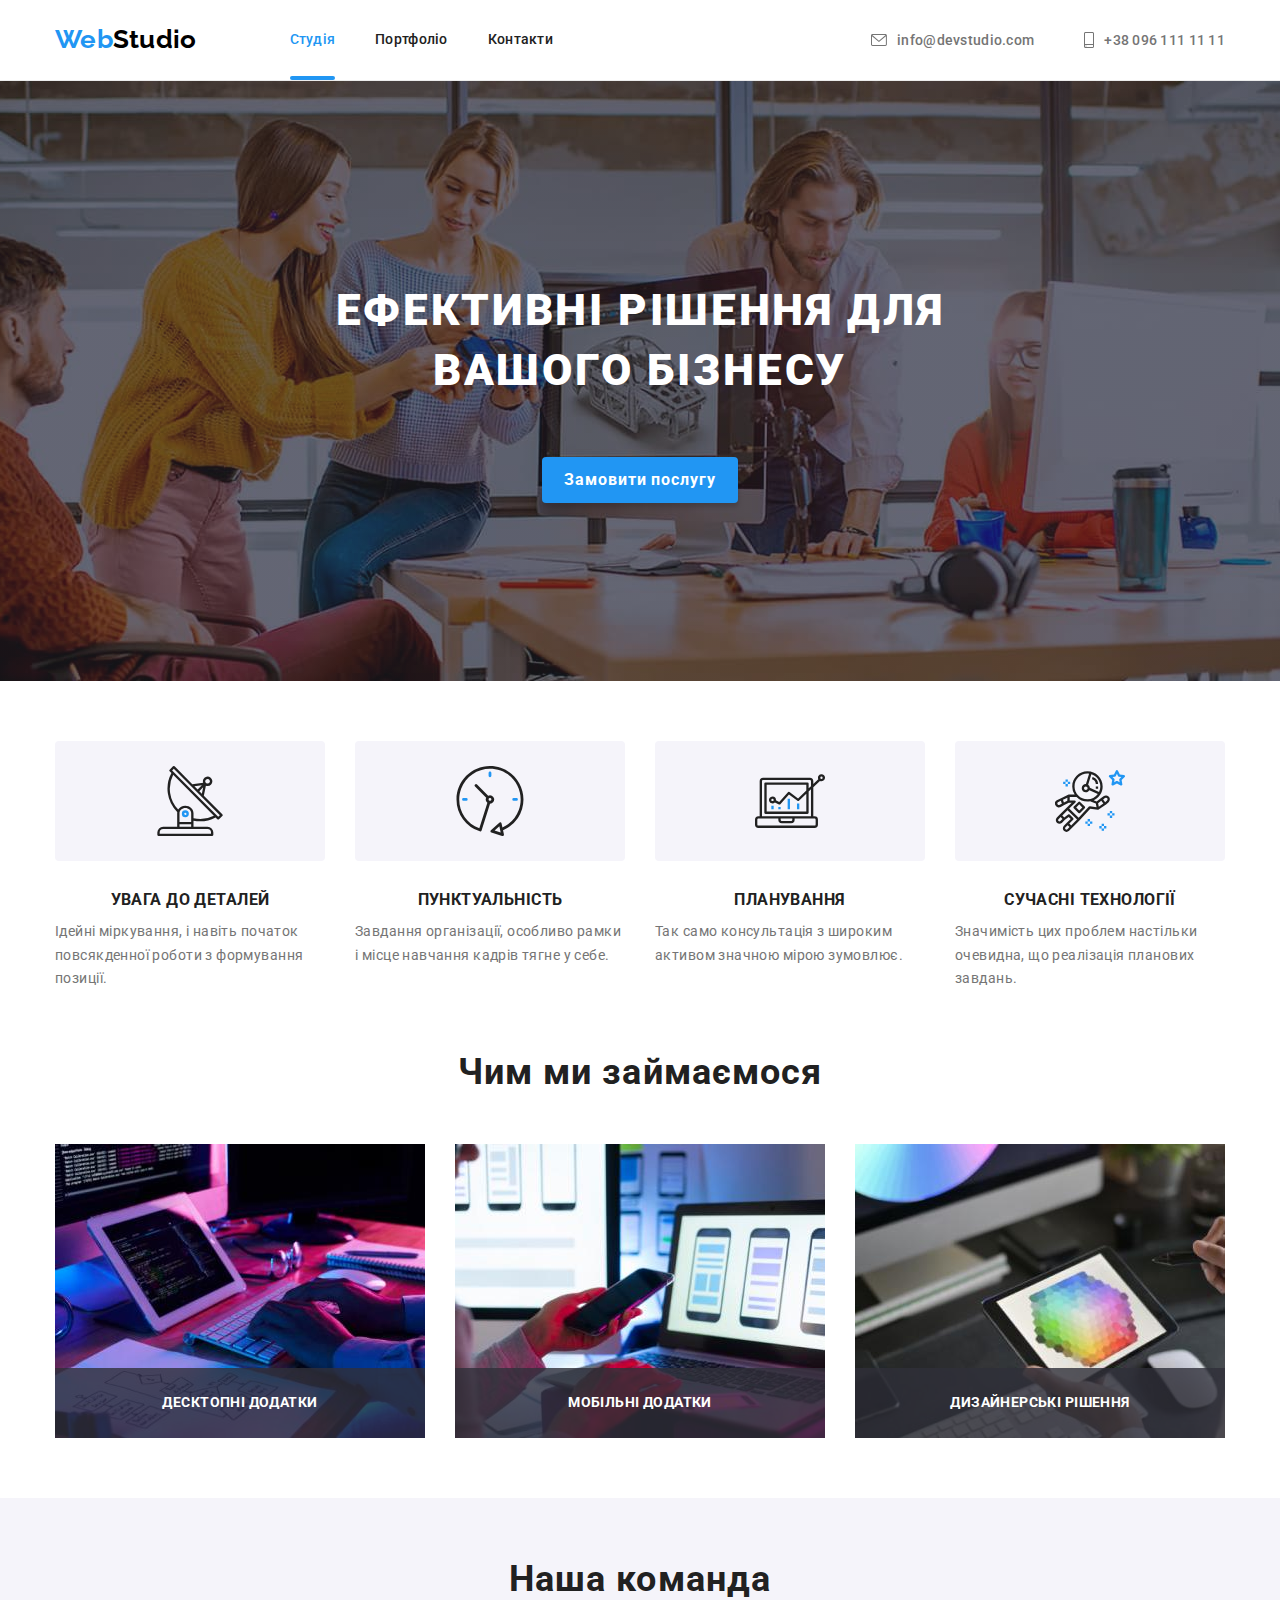
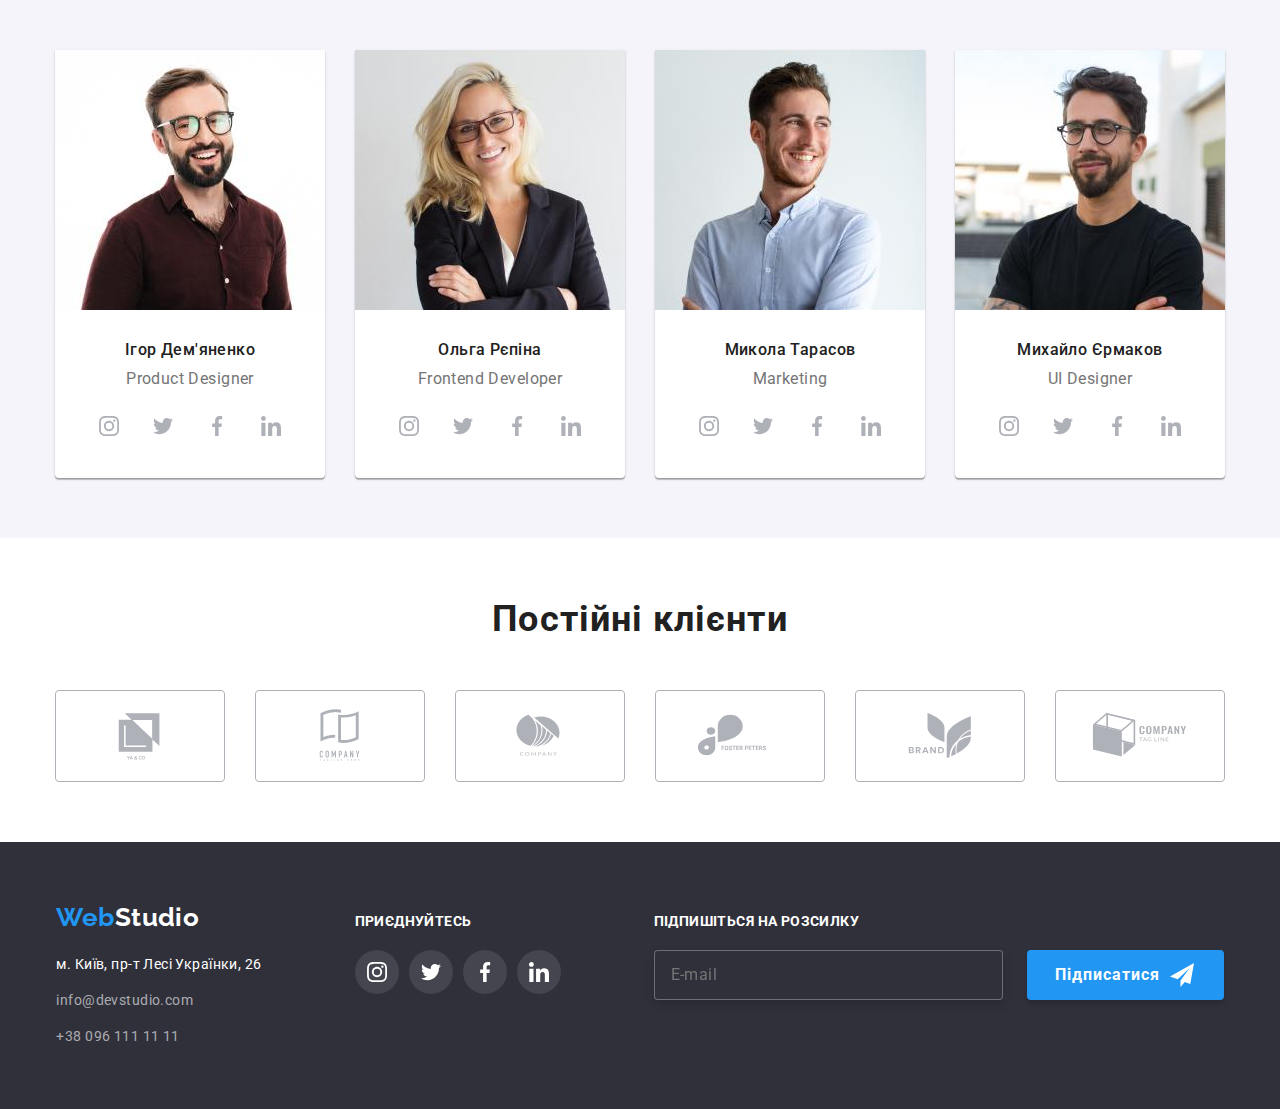
==== commit a9fe7be2: "fixes images 1x" ====
--- a/index.html
+++ b/index.html
@@ -279,15 +279,15 @@
             <li class="our-team__item">
               <picture>
                 <source
-                  srcset="./images/ihor-des 1x, ./images/ihor-des-2x.jpg 2x"
+                  srcset="./images/ihor-des.jpg 1x, ./images/ihor-des-2x.jpg 2x"
                   media="(min-width: 1200px)"
                 />
                 <source
-                  srcset="./images/ihor-tab 1x, ./images/ihor-tab-2x.jpg 2x"
+                  srcset="./images/ihor-tab.jpg 1x, ./images/ihor-tab-2x.jpg 2x"
                   media="(min-width: 768px)"
                 />
                 <source
-                  srcset="./images/ihor-mob 1x, ./images/ihor-mob-2x.jpg 2x"
+                  srcset="./images/ihor-mob.jpg 1x, ./images/ihor-mob-2x.jpg 2x"
                   media="(max-width: 767px)"
                 />
                 <img
@@ -333,15 +333,15 @@
             <li class="our-team__item">
               <picture>
                 <source
-                  srcset="./images/olha-des 1x, ./images/olha-des-2x.jpg 2x"
+                  srcset="./images/olha-des.jpg 1x, ./images/olha-des-2x.jpg 2x"
                   media="(min-width: 1200px)"
                 />
                 <source
-                  srcset="./images/olha-tab 1x, ./images/olha-tab-2x.jpg 2x"
+                  srcset="./images/olha-tab.jpg 1x, ./images/olha-tab-2x.jpg 2x"
                   media="(min-width: 768px)"
                 />
                 <source
-                  srcset="./images/olha-mob 1x, ./images/olha-mob-2x.jpg 2x"
+                  srcset="./images/olha-mob.jpg 1x, ./images/olha-mob-2x.jpg 2x"
                   media="(max-width: 767px)"
                 />
                 <img
@@ -387,15 +387,24 @@
             <li class="our-team__item">
               <picture>
                 <source
-                  srcset="./images/mykola-des 1x, ./images/mykola-des-2x.jpg 2x"
+                  srcset="
+                    ./images/mykola-des.jpg    1x,
+                    ./images/mykola-des-2x.jpg 2x
+                  "
                   media="(min-width: 1200px)"
                 />
                 <source
-                  srcset="./images/mykola-tab 1x, ./images/mykola-tab-2x.jpg 2x"
+                  srcset="
+                    ./images/mykola-tab.jpg    1x,
+                    ./images/mykola-tab-2x.jpg 2x
+                  "
                   media="(min-width: 768px)"
                 />
                 <source
-                  srcset="./images/mykola-mob 1x, ./images/mykola-mob-2x.jpg 2x"
+                  srcset="
+                    ./images/mykola-mob.jpg    1x,
+                    ./images/mykola-mob-2x.jpg 2x
+                  "
                   media="(max-width: 767px)"
                 />
                 <img
@@ -442,21 +451,21 @@
               <picture>
                 <source
                   srcset="
-                    ./images/mykhailo-des        1x,
+                    ./images/mykhailo-des.jpg    1x,
                     ./images/mykhailo-des-2x.jpg 2x
                   "
                   media="(min-width: 1200px)"
                 />
                 <source
                   srcset="
-                    ./images/mykhailo-tab        1x,
+                    ./images/mykhailo-tab.jpg    1x,
                     ./images/mykhailo-tab-2x.jpg 2x
                   "
                   media="(min-width: 768px)"
                 />
                 <source
                   srcset="
-                    ./images/mykhailo-mob        1x,
+                    ./images/mykhailo-mob.jpg    1x,
                     ./images/mykhailo-mob-2x.jpg 2x
                   "
                   media="(max-width: 767px)"
--- a/css/main.min.css
+++ b/css/main.min.css
@@ -1 +1 @@
-h1,h2,h3,h4,h5,h6,p{margin-top:0;margin-bottom:0}ul,ol{margin:0;padding-left:0}.link{text-decoration:none}.list{list-style:none}button{cursor:pointer;font-family:inherit}img{display:block;max-width:100%;height:auto}body{color:var(--text-primary-grey);font-family:"Roboto",sans-serif;font-size:14px;line-height:1.71;letter-spacing:.03em}.hidden{visibility:hidden;display:none}:root{--bg-main-black: #2f303a;--bg-main-white: #f5f5f5;--bg-secondary-white: #f5f4fa;--bg-header-white: #ffffff;--header-bottom-border: #ececec;--works-border: #eeeeee;--bg-hero-overlay: #c4c4c4;--social-icon-fill: #afb1b8;--overlay-bg-black: rgba(47, 48, 58, 0.8);--overlay-blue: rgba(33, 150, 243, 0.9);--backdrop-bg: rgba(0, 0, 0, 0.2);--modal-form-border: rgba(33, 33, 33, 0.2);--text-primary-black: #212121;--logo-black: #000000;--primary-blue: #2196f3;--text-full-white: #ffffff;--text-primary-grey: #757575;--filters-grey: #f5f4fa;--opacity-white: rgba(255, 255, 255, 0.6);--cubic_animation: cubic-bezier(0.4, 0, 0.2, 1)}.lead-form__terms,.lead-form__button,.lead-form,.modal__close-button,.social-networks__link,.social-networks__list,.clients__link,.clients__list,.social-media__link,.social-media,.what-we-do__description,.advantages__thumb{display:flex;justify-content:center;align-items:center}.container{width:100%;padding-left:15px;padding-right:15px;margin-left:auto;margin-right:auto}@media screen and (min-width: 480px){.container{width:480px}}@media screen and (min-width: 768px){.container{width:768px}}@media screen and (min-width: 1200px){.container{width:1200px}}.section{padding-top:60px;padding-bottom:60px}.section.no-padding{padding-top:0;padding-bottom:0}.section.no-top-padding{padding-top:0}.section__title{margin-bottom:30px;color:var(--text-primary-black);font-size:28px;font-weight:700;line-height:1.17;letter-spacing:.03em;text-align:center}@media screen and (min-width: 1200px){.section__title{margin-bottom:50px;font-size:36px;font-weight:700;line-height:1.17;letter-spacing:.03em}}.filters__filter{padding:6px 22px;border:none;border-radius:4px;color:var(--text-primary-black);font-size:16px;font-weight:500;line-height:1.62;letter-spacing:.03em;transition:color 250ms var(--cubic_animation),background-color 250ms var(--cubic_animation),box-shadow 250ms var(--cubic_animation)}.filters__filter:hover,.filters__filter:focus{color:var(--text-full-white);background-color:var(--primary-blue);box-shadow:0px 3px 1px rgba(0,0,0,.1),0px 1px 2px rgba(0,0,0,.08),0px 2px 2px rgba(0,0,0,.12)}.filters__filter--accent{color:var(--text-full-white);background-color:var(--primary-blue);box-shadow:0px 3px 1px rgba(0,0,0,.1),0px 1px 2px rgba(0,0,0,.08),0px 2px 2px rgba(0,0,0,.12)}.filters{display:flex;flex-wrap:wrap;row-gap:15px;justify-content:flex-start;margin-bottom:50px}.filters__item:not(:last-child){margin-right:8px}@media screen and (min-width: 768px){.filters{flex-wrap:nowrap;justify-content:center;margin-right:auto;margin-left:auto;margin-bottom:30px}}@media screen and (min-width: 1200px){.filters{margin-bottom:50px}}@media screen and (min-width: 768px){.mobile-menu{display:none}}.mobile-menu__container{display:flex;flex-direction:column;justify-content:space-between;position:fixed;z-index:1;width:100vw;height:100vh;top:0;left:0;background-color:#fff;padding-top:48px;padding-bottom:48px;padding-left:40px;overflow:auto}.mob-nav__item{margin-bottom:32px}.mob-nav__link{font-weight:500;font-size:30px;line-height:1.17;letter-spacing:.02em;color:var(--text-primary-black)}@media screen and (max-width: 768px){.mob-nav__link{font-size:40px}}.mob-nav__link--current{color:var(--primary-blue)}.mob-contacts__wrap{display:flex;flex-direction:column;gap:64px}.mob-contacts__item:not(:last-child){margin-bottom:32px}.mob-contacts__link--phone{font-weight:500;font-size:24px;line-height:1.17;letter-spacing:.02em;color:var(--primary-blue)}@media screen and (max-width: 768px){.mob-contacts__link--phone{font-size:34px}}.mob-contacts__link--mail{font-weight:500;font-size:16px;line-height:1.16;letter-spacing:.02em;color:var(--text-primary-grey)}@media screen and (max-width: 768px){.mob-contacts__link--mail{font-size:24px}}.mob-contacts__icon:active{fill:var(--primary-blue)}.mob-socials{display:flex}.mob-socials__link{display:block;padding-right:10px;font-weight:500;font-size:11px;line-height:1.22;letter-spacing:.02em;color:var(--primary-blue)}@media screen and (max-width: 768px){.mob-socials__link{font-size:18px}}.mob-socials__item{display:flex;align-items:center}.mob-socials__item:not(:last-child)::after{content:"";height:100%;width:0px;border:1px solid rgba(33,33,33,.2)}@media screen and (max-width: 768px){.mob-socials__item:not(:last-child)::after{height:22px}}.mob-socials__item:not(:first-child){padding-left:10px}.mobile-menu__button--open,.mobile-menu__button--close{position:absolute;top:10px;right:15px;border:none;background-color:rgba(0,0,0,0);display:block;justify-content:center;padding:0;margin:0;cursor:pointer}.is-hidden{opacity:0;pointer-events:none;visibility:hidden}.header{position:relative;font-weight:500;font-size:14px;line-height:1.1428;letter-spacing:.02em;border-bottom:1px solid var(--header-bottom-border)}.header__container{display:flex;align-items:center;height:60px;width:100%}@media screen and (min-width: 480px){.header__container{width:480px}}@media screen and (min-width: 768px){.header__container{width:768px;height:80px}}@media screen and (min-width: 1200x){.header__container{width:1170px;height:80px}}.main-menu,.navigation__list,.contact-us,.navigation{display:flex;align-items:center}.main-logo{display:block;margin-right:93px;padding-top:24px;padding-bottom:25px;font-family:"Raleway",sans-serif;font-style:normal;font-weight:700;font-size:26px;line-height:1.19}.main-logo--blue{color:var(--primary-blue)}.main-logo--black{color:var(--logo-black)}.navigation{display:flex;align-items:center}.navigation__list{display:none}@media screen and (min-width: 768px){.navigation__list{display:flex}}.navigation__link{display:block;padding-top:32px;padding-bottom:32px;color:var(--text-primary-black);font-weight:500;line-height:1.14;letter-spacing:.02em;transition:color 250ms var(--cubic_animation)}.navigation__link:hover,.navigation__link:focus{color:var(--primary-blue)}.navigation__link--current{color:var(--primary-blue)}.navigation__link--current::after{content:"";width:100%;height:4px;position:absolute;left:0;bottom:0;background:var(--primary-blue);border-radius:2px}.navigation__item{position:relative;display:flex}.navigation__item:not(:last-child){margin-right:40px}.contact-us{display:none;margin-left:auto}@media screen and (min-width: 768px){.contact-us{display:flex;flex-direction:column;gap:10px;align-items:flex-start}}@media screen and (min-width: 1200px){.contact-us{flex-direction:row}.contact-us__item:not(:last-child){margin-right:40px}}.contact-us__icon{fill:currentColor}.contact-us__link{width:100%;height:100%;color:var(--text-primary-grey);display:flex;align-items:center;gap:10px;transition:color 250ms var(--cubic_animation)}.contact-us__link:hover,.contact-us__link:focus{color:var(--primary-blue)}.contact-us__link--mail{margin-left:30px}@media screen and (min-width: 768px)and (max-width: 1199px){.contact-us__link--mail{margin-left:0}}@media screen and (min-width: 768px){.contact-us__link{font-weight:500;font-size:12px;line-height:1.1666}}@media screen and (min-width: 1200px){.contact-us__link{font-size:14px;line-height:1.1428}}.hero{max-width:100%;height:400px;padding:118px 0;text-align:center;background-color:var(--bg-hero-overlay);background-image:linear-gradient(to right, rgba(47, 48, 58, 0.4), rgba(47, 48, 58, 0.4)),url(../images/hero-image-mob.jpg);background-repeat:no-repeat;background-size:cover;background-position:center}@media(min-device-pixel-ratio: 2),(-webkit-min-device-pixel-ratio: 2),(min-resolution: 192dpi),(min-resolution: 2dppx){.hero{background-image:linear-gradient(to right, rgba(47, 48, 58, 0.4), rgba(47, 48, 58, 0.4)),url(../images/hero-image-mob-2x.jpg)}}.hero__container{width:100%}@media screen and (min-width: 480px){.hero__container{min-width:480px}}@media screen and (min-width: 768px){.hero__container{min-width:768px}}.hero__title{width:100%;max-width:360px;margin-left:auto;margin-right:auto;margin-bottom:40px;font-weight:900;font-size:26px;line-height:1.62;color:var(--text-full-white);letter-spacing:.06em;text-align:center;text-transform:uppercase}@media screen and (min-width: 1200px){.hero__title{max-width:696px;font-size:44px;line-height:1.36}}@media screen and (min-width: 768px){.hero{background-image:linear-gradient(to right, rgba(47, 48, 58, 0.4), rgba(47, 48, 58, 0.4)),url(../images/hero-image-tab.jpg)}}@media screen and (min-width: 768px)and (min-device-pixel-ratio: 2),screen and (min-width: 768px)and (-webkit-min-device-pixel-ratio: 2),screen and (min-width: 768px)and (min-resolution: 192dpi),screen and (min-width: 768px)and (min-resolution: 2dppx){.hero{background-image:linear-gradient(to right, rgba(47, 48, 58, 0.4), rgba(47, 48, 58, 0.4)),url(../images/hero-image-tab-2x.jpg)}}@media screen and (min-width: 1200px){.hero{padding:200px 0;height:600px;font-size:44px;line-height:1.36;background-image:linear-gradient(to right, rgba(47, 48, 58, 0.4), rgba(47, 48, 58, 0.4)),url(../images/hero-image.jpg)}}@media screen and (min-width: 1200px)and (min-device-pixel-ratio: 2),screen and (min-width: 1200px)and (-webkit-min-device-pixel-ratio: 2),screen and (min-width: 1200px)and (min-resolution: 192dpi),screen and (min-width: 1200px)and (min-resolution: 2dppx){.hero{background-image:linear-gradient(to right, rgba(47, 48, 58, 0.4), rgba(47, 48, 58, 0.4)),url(../images/hero-image-des-2x.jpg)}}.hero__button{padding:8px 22px;box-shadow:0px 4px 4px rgba(0,0,0,.15);border-radius:4px;border:none;color:var(--text-full-white);background-color:var(--primary-blue);font-weight:700;font-size:16px;line-height:1.88;letter-spacing:.06em}.advantages__title{margin-bottom:10px;color:var(--text-primary-black);justify-content:center;text-align:center;font-weight:700;line-height:1.14;text-transform:uppercase}.advantages__thumb{width:100%;height:120px;margin-bottom:30px;border-radius:4px;background-color:var(--bg-secondary-white)}.advantages__item{width:100%;display:flex;flex-direction:column}.advantages__item:not(:last-child){margin-bottom:30px}@media screen and (min-width: 768px){.advantages__item{width:calc((100% - 30px)/2)}.advantages__item:nth-child(odd){margin-right:30px}.advantages__item:nth-last-child(-n+2){margin-bottom:0px}}@media screen and (min-width: 1200px){.advantages__item{width:calc((100% - 90px)/4)}.advantages__item:nth-child(n){margin-bottom:0px}.advantages__item:not(:last-child){margin-right:30px}}.advantages__list{display:flex;flex-wrap:wrap;justify-content:center}.what-we-do{display:none}.what-we-do__list{display:flex}@media screen and (min-width: 1200px){.what-we-do{display:block}}.what-we-do__item{position:relative}.what-we-do__item:not(:last-child){margin-right:30px}.what-we-do__description{position:absolute;bottom:0;width:100%;height:70px;text-align:center;color:var(--text-full-white);background-color:var(--overlay-bg-black);font-weight:700;line-height:1.14;text-transform:uppercase}.our-team{background-color:var(--bg-secondary-white)}.our-team__members{width:100%;display:flex;flex-wrap:wrap}.our-team__info{padding-top:30px;padding-bottom:30px}.our-team__role{margin-bottom:16px;text-align:center;font-size:16px;line-height:1.19}.our-team__name{margin-bottom:10px;text-align:center;color:var(--text-primary-black);font-weight:500;font-size:16px;line-height:1.19}.our-team__item{width:100%;box-shadow:0px 1px 3px rgba(0,0,0,.12),0px 1px 1px rgba(0,0,0,.14),0px 2px 1px rgba(0,0,0,.2);border-radius:0px 0px 4px 4px;background-color:var(--bg-header-white)}.our-team__item:not(:last-child){margin-bottom:30px}@media screen and (min-width: 768px){.our-team__item{width:calc((100% - 30px)/2)}.our-team__item:nth-child(odd){margin-right:30px}.our-team__item:nth-last-child(-n+2){margin-bottom:0px}}@media screen and (min-width: 1200px){.our-team__item{width:calc((100% - 90px)/4)}.our-team__item:nth-child(n){margin-bottom:0px}.our-team__item:not(:last-child){margin-right:30px}}.social-media__item{width:44px;height:44px}.social-media__item:not(:last-child){margin-right:10px}.social-media__link{width:100%;height:100%;border-radius:50%;background-color:var(--bg-header-white);fill:var(--social-icon-fill);transition:background-color 250ms var(--cubic_animation),fill 250ms var(--cubic_animation)}.social-media__link:hover,.social-media__link:focus{background-color:var(--primary-blue);fill:var(--bg-header-white)}.clients__list{flex-wrap:wrap}.clients__item{width:calc((100% - 30px)/2);height:92px}.clients__item:nth-child(odd){margin-right:30px}.clients__item:not(:nth-last-child(-n+2)){margin-bottom:30px}@media screen and (min-width: 768px){.clients__item{width:calc((100% - 60px)/3)}.clients__item:not(:nth-child(3n)){margin-right:30px}.clients__item:nth-child(3n){margin-right:0}.clients__item:nth-last-child(-n+3){margin-bottom:0px}}@media screen and (min-width: 1200px){.clients__item{width:calc((100% - 150px)/6)}.clients__item:nth-child(n){margin-bottom:0px}.clients__item:not(:last-child){margin-right:30px}}.clients__link{width:100%;height:100%;border:1px solid var(--social-icon-fill);border-radius:4px;fill:var(--social-icon-fill);transition:fill 250ms var(--cubic_animation),border-color 250ms var(--cubic_animation)}.clients__link:hover,.clients__link:focus{fill:var(--primary-blue);border-color:var(--primary-blue)}.main-logo__footer{display:flex;justify-content:center;margin-bottom:20px;margin-right:0;padding:0}@media screen and (min-width: 1200px){.main-logo__footer{display:block}}.main-logo--white{color:var(--text-full-white)}.footer{padding-top:60px;padding-bottom:60px;background-color:var(--bg-main-black)}.footer__flex{display:flex;flex-wrap:wrap;align-items:baseline;justify-content:center;gap:60px}@media screen and (min-width: 1200px){.footer__flex{flex-wrap:nowrap;gap:93px}}@media screen and (min-width: 768px)and (max-width: 1199px){.footer__address-thumb{margin-right:165px}}.address__link{transition:color 250ms var(--cubic_animation)}.address__link:hover,.address__link:focus{color:var(--primary-blue)}.address__link--opacity{color:var(--opacity-white)}.address__link--white{color:var(--text-full-white)}.address{font-style:normal}.address__item{text-align:center}@media screen and (min-width: 1200px){.address__item{text-align:start}}.address__item:not(:last-child){margin-bottom:12px}.address__list{display:flex;flex-wrap:wrap;flex-direction:column;align-items:center}@media screen and (min-width: 1200px){.address__list{align-items:normal;padding:0}}.social-networks{padding-top:12px}.social-networks__text{display:flex;justify-content:center;margin-bottom:20px;font-weight:700;line-height:1.14;text-transform:uppercase;color:var(--text-full-white)}@media screen and (min-width: 1200px){.social-networks__text{justify-content:normal}}@media screen and (min-width: 1200px){.social-networks{margin-right:93px}}.social-networks__item{width:44px;height:44px}.social-networks__item:not(:last-child){margin-right:10px}.social-networks__link{width:100%;height:100%;border-radius:50%;background-color:rgba(255,255,255,.1);fill:var(--bg-header-white);transition:background-color 250ms var(--cubic_animation)}.social-networks__link:hover,.social-networks__link:focus{background-color:var(--primary-blue)}.subscribe{width:100%}@media screen and (min-width: 480px){.subscribe{width:450px;display:flex;flex-wrap:wrap;justify-content:center}}@media screen and (min-width: 1200px){.subscribe{width:570px;justify-content:normal}}.subscribe__form{position:relative;display:flex;flex-wrap:wrap;justify-content:center;gap:20px}@media screen and (min-width: 1200px){.subscribe__form{flex-wrap:nowrap;gap:12px}}.subscribe__text{margin-bottom:20px;line-height:1.14;font-weight:700;text-transform:uppercase;color:var(--text-full-white)}.subscribe__email-input{padding:15px 16px;margin-right:12px;width:100%;height:50px;border:1px solid rgba(255,255,255,.3);filter:drop-shadow(0px 4px 4px rgba(0, 0, 0, 0.15));border-radius:4px;background-color:var(--bg-main-black);color:var(--opacity-white);font-size:16px;font-weight:400;line-height:1.25;letter-spacing:.03em;outline:none;transition:border-color 250ms var(--cubic_animation)}.subscribe__email-input:hover,.subscribe__email-input:focus{border-color:var(--primary-blue)}@media screen and (min-width: 480px){.subscribe__email-input{width:450px}}@media screen and (min-width: 1200px){.subscribe__email-input{width:358px}}.btn{display:flex;align-items:center;padding:10px 28px;width:200px;height:50px;box-shadow:0px 4px 4px rgba(0,0,0,.15);border-radius:4px;border:none;background:var(--primary-blue)}.btn__text{display:flex;align-items:center;text-align:center;margin-right:10px;font-weight:700;font-size:16px;line-height:1.88;letter-spacing:.06em;color:#fff}.portfolio{display:flex;flex-wrap:wrap}.portfolio__item{display:flex;width:100%}.portfolio__item:not(:last-child){margin-bottom:30px}@media screen and (min-width: 768px){.portfolio__item{width:calc((100% - 30px)/2)}.portfolio__item:nth-child(odd){margin-right:30px}.portfolio__item:nth-last-child(-n+2){margin-bottom:0px}}@media screen and (min-width: 1200px){.portfolio__item{width:calc((100% - 60px)/3);margin-right:30px;margin-bottom:30px}.portfolio__item:nth-child(3n){margin-right:0}.portfolio__item:nth-last-child(-n+3){margin-bottom:0}}.portfolio__thumb{position:relative;overflow:hidden}.portfolio__client-desc{flex-grow:1;padding:20px 24px;border-bottom:1px solid var(--works-border);border-left:1px solid var(--works-border);border-right:1px solid var(--works-border)}.portfolio__field{font-size:16px;line-height:1.88;color:var(--text-primary-grey)}.portfolio__company{margin-bottom:4px;color:var(--text-primary-black);font-weight:700;font-size:18px;line-height:2;letter-spacing:.06em}.portfolio__overlay{content:"";position:absolute;width:100%;height:100%;top:0;left:0;padding:63px 24px;background:var(--overlay-blue);transform:translateY(100%);transition:transform 250ms var(--cubic_animation)}.portfolio__description{font-size:18px;line-height:1.56;color:var(--text-full-white)}.portfolio__link{display:flex;flex-direction:column;transition:box-shadow 250ms var(--cubic_animation)}.portfolio__link:hover .portfolio__overlay,.portfolio__link:focus .portfolio__overlay{transform:translateY(0)}.portfolio__link:hover,.portfolio__link:focus{box-shadow:0px 1px 1px rgba(0,0,0,.12),0px 4px 4px rgba(0,0,0,.06),1px 4px 6px rgba(0,0,0,.16)}.backdrop{position:fixed;top:0;left:0;width:100%;height:100%;opacity:1;background:var(--backdrop-bg);transition:opacity 250ms var(--cubic_animation)}.backdrop.is-hidden{opacity:0;pointer-events:none}.backdrop.is-hidden .modal{transform:translate(-50%, -50%) scale(0.9)}.modal{position:absolute;top:50%;left:50%;transform:translate(-50%, -50%) scale(1);height:581px;width:528px;padding:40px;background:var(--bg-header-white);transition:transform 250ms var(--cubic_animation)}.modal__close-icon{fill:#000}.modal__close-button{position:absolute;right:8px;top:8px;background:var(--main-background-color);border:1px solid rgba(0,0,0,.1);width:30px;height:30px;border-radius:50%}.modal__close-button:hover .modal__close-icon,.modal__close-button:focus .modal__close-icon{fill:var(--primary-blue)}.lead-form{flex-direction:column}.lead-form__title{margin-bottom:12px;font-weight:700;font-size:20px;line-height:1.15;color:var(--text-primary-black)}.lead-form__icon{position:absolute;top:50%;left:12px;transform:translateY(-50%);transition:fill 250ms var(--cubic_animation)}.lead-form__label{display:block;margin-bottom:4px;font-size:12px;line-height:1.167;letter-spacing:.01em}.lead-form__button{text-align:center;width:200px;height:50px;font-weight:700;font-size:16px;line-height:1.88;letter-spacing:.06em;background:#188ce8;color:var(--text-full-white);box-shadow:0px 4px 4px rgba(0,0,0,.15);border-radius:4px;border:none}.lead-form__checkbox{-webkit-appearance:none;-moz-appearance:none;appearance:none;position:absolute}.lead-form__terms{margin-bottom:30px}.lead-form__input{width:448px;height:40px;padding-top:12px;padding-bottom:12px;padding-left:42px;border:1px solid var(--modal-form-border);border-radius:4px;cursor:pointer;outline:none;transition:border-color 250ms var(--cubic_animation)}.lead-form__input:hover~.lead-form__icon,.lead-form__input:focus~.lead-form__icon{fill:var(--primary-blue)}.lead-form__input:hover,.lead-form__input:focus{border-color:var(--primary-blue)}.wrapper{position:relative}.lead-form__input--comment{display:block;width:448px;height:120px;padding:12px 16px;border:1px solid var(--modal-form-border);border-radius:4px;cursor:pointer;resize:none;transition:border-color 250ms var(--cubic_animation)}.lead-form__input--comment::-moz-placeholder{font-size:12px;line-height:1.17;letter-spacing:.01em;color:rgba(117,117,117,.5)}.lead-form__input--comment:-ms-input-placeholder{font-size:12px;line-height:1.17;letter-spacing:.01em;color:rgba(117,117,117,.5)}.lead-form__input--comment::placeholder{font-size:12px;line-height:1.17;letter-spacing:.01em;color:rgba(117,117,117,.5)}.lead-form__input--comment:hover,.lead-form__input--comment:focus{border-color:var(--primary-blue)}.lead-form__field{display:flex;flex-direction:column;margin-bottom:10px}.lead-form__field--comment{margin-bottom:20px}.custom-check{display:flex;align-items:center;width:16px;height:15px;border:2px solid #000;border-radius:2px;margin-right:8px;transition:background-color 250ms var(--cubic_animation),border-color 250ms var(--cubic_animation),fill 250ms var(--cubic_animation)}.custom-check__icon{fill:var(--text-full-white)}.lead-form__checkbox:checked+.custom-check{background-color:var(--primary-blue);background-origin:border-box;border-color:var(--primary-blue);background-size:contain;fill:var(--text-full-white)}.agreement__link{color:var(--primary-blue)}/*# sourceMappingURL=main.min.css.map */+h1,h2,h3,h4,h5,h6,p{margin-top:0;margin-bottom:0}ul,ol{margin:0;padding-left:0}.link{text-decoration:none}.list{list-style:none}button{cursor:pointer;font-family:inherit}img{display:block;max-width:100%;height:auto}body{color:var(--text-primary-grey);font-family:"Roboto",sans-serif;font-size:14px;line-height:1.71;letter-spacing:.03em}.hidden{visibility:hidden;display:none}:root{--bg-main-black: #2f303a;--bg-main-white: #f5f5f5;--bg-secondary-white: #f5f4fa;--bg-header-white: #ffffff;--header-bottom-border: #ececec;--works-border: #eeeeee;--bg-hero-overlay: #c4c4c4;--social-icon-fill: #afb1b8;--overlay-bg-black: rgba(47, 48, 58, 0.8);--overlay-blue: rgba(33, 150, 243, 0.9);--backdrop-bg: rgba(0, 0, 0, 0.2);--modal-form-border: rgba(33, 33, 33, 0.2);--text-primary-black: #212121;--logo-black: #000000;--primary-blue: #2196f3;--text-full-white: #ffffff;--text-primary-grey: #757575;--filters-grey: #f5f4fa;--opacity-white: rgba(255, 255, 255, 0.6);--cubic_animation: cubic-bezier(0.4, 0, 0.2, 1)}.lead-form__terms,.lead-form__button,.lead-form,.modal__close-button,.social-networks__link,.social-networks__list,.clients__link,.clients__list,.social-media__link,.social-media,.what-we-do__description,.advantages__thumb{display:flex;justify-content:center;align-items:center}.container{width:100%;padding-left:15px;padding-right:15px;margin-left:auto;margin-right:auto}@media screen and (min-width: 480px){.container{width:480px}}@media screen and (min-width: 768px){.container{width:768px}}@media screen and (min-width: 1200px){.container{width:1200px}}.section{padding-top:60px;padding-bottom:60px}.section.no-padding{padding-top:0;padding-bottom:0}.section.no-top-padding{padding-top:0}.section__title{margin-bottom:30px;color:var(--text-primary-black);font-size:28px;font-weight:700;line-height:1.17;letter-spacing:.03em;text-align:center}@media screen and (min-width: 1200px){.section__title{margin-bottom:50px;font-size:36px;font-weight:700;line-height:1.17;letter-spacing:.03em}}.filters__filter{padding:6px 22px;border:none;border-radius:4px;color:var(--text-primary-black);font-size:16px;font-weight:500;line-height:1.62;letter-spacing:.03em;transition:color 250ms var(--cubic_animation),background-color 250ms var(--cubic_animation),box-shadow 250ms var(--cubic_animation)}.filters__filter:hover,.filters__filter:focus{color:var(--text-full-white);background-color:var(--primary-blue);box-shadow:0px 3px 1px rgba(0,0,0,.1),0px 1px 2px rgba(0,0,0,.08),0px 2px 2px rgba(0,0,0,.12)}.filters__filter--accent{color:var(--text-full-white);background-color:var(--primary-blue);box-shadow:0px 3px 1px rgba(0,0,0,.1),0px 1px 2px rgba(0,0,0,.08),0px 2px 2px rgba(0,0,0,.12)}.filters{display:flex;flex-wrap:wrap;row-gap:15px;justify-content:flex-start;margin-bottom:50px}.filters__item:not(:last-child){margin-right:8px}@media screen and (min-width: 768px){.filters{flex-wrap:nowrap;justify-content:center;margin-right:auto;margin-left:auto;margin-bottom:30px}}@media screen and (min-width: 1200px){.filters{margin-bottom:50px}}@media screen and (min-width: 768px){.mobile-menu{display:none}}.mobile-menu__container{display:flex;flex-direction:column;justify-content:space-between;position:fixed;z-index:1;width:100vw;height:100vh;top:0;left:0;background-color:#fff;padding-top:48px;padding-bottom:48px;padding-left:40px;overflow:auto}.mob-nav__item{margin-bottom:32px}.mob-nav__link{font-weight:500;font-size:30px;line-height:1.17;letter-spacing:.02em;color:var(--text-primary-black)}@media screen and (max-width: 768px){.mob-nav__link{font-size:40px}}.mob-nav__link--current{color:var(--primary-blue)}.mob-contacts__wrap{display:flex;flex-direction:column;gap:64px}.mob-contacts__item:not(:last-child){margin-bottom:32px}.mob-contacts__link--phone{font-weight:500;font-size:24px;line-height:1.17;letter-spacing:.02em;color:var(--primary-blue)}@media screen and (max-width: 768px){.mob-contacts__link--phone{font-size:34px}}.mob-contacts__link--mail{font-weight:500;font-size:16px;line-height:1.16;letter-spacing:.02em;color:var(--text-primary-grey)}@media screen and (max-width: 768px){.mob-contacts__link--mail{font-size:24px}}.mob-contacts__icon:active{fill:var(--primary-blue)}.mob-socials{display:flex}.mob-socials__link{display:block;padding-right:10px;font-weight:500;font-size:11px;line-height:1.22;letter-spacing:.02em;color:var(--primary-blue)}@media screen and (max-width: 768px){.mob-socials__link{font-size:18px}}.mob-socials__item{display:flex;align-items:center}.mob-socials__item:not(:last-child)::after{content:"";height:100%;width:0px;border:1px solid rgba(33,33,33,.2)}@media screen and (max-width: 768px){.mob-socials__item:not(:last-child)::after{height:22px}}.mob-socials__item:not(:first-child){padding-left:10px}.mobile-menu__button--open,.mobile-menu__button--close{position:absolute;top:10px;right:15px;border:none;background-color:rgba(0,0,0,0);display:block;justify-content:center;padding:0;margin:0;cursor:pointer}.is-hidden{opacity:0;pointer-events:none;visibility:hidden}.header{position:relative;font-weight:500;font-size:14px;line-height:1.1428;letter-spacing:.02em;border-bottom:1px solid var(--header-bottom-border)}.header__container{display:flex;align-items:center;height:60px;width:100%}@media screen and (min-width: 480px){.header__container{width:480px}}@media screen and (min-width: 768px){.header__container{width:768px;height:80px}}@media screen and (min-width: 1200x){.header__container{width:1170px;height:80px}}.main-menu,.navigation__list,.contact-us,.navigation{display:flex;align-items:center}.main-logo{display:block;margin-right:93px;padding-top:24px;padding-bottom:25px;font-family:"Raleway",sans-serif;font-style:normal;font-weight:700;font-size:26px;line-height:1.19}.main-logo--blue{color:var(--primary-blue)}.main-logo--black{color:var(--logo-black)}.navigation{display:flex;align-items:center}.navigation__list{display:none}@media screen and (min-width: 768px){.navigation__list{display:flex}}.navigation__link{display:block;padding-top:32px;padding-bottom:32px;color:var(--text-primary-black);font-weight:500;line-height:1.14;letter-spacing:.02em;transition:color 250ms var(--cubic_animation)}.navigation__link:hover,.navigation__link:focus{color:var(--primary-blue)}.navigation__link--current{color:var(--primary-blue)}.navigation__link--current::after{content:"";width:100%;height:4px;position:absolute;left:0;bottom:0;background:var(--primary-blue);border-radius:2px}.navigation__item{position:relative;display:flex}.navigation__item:not(:last-child){margin-right:40px}.contact-us{display:none;margin-left:auto}@media screen and (min-width: 768px){.contact-us{display:flex;flex-direction:column;gap:10px;align-items:flex-start}}@media screen and (min-width: 1200px){.contact-us{flex-direction:row}.contact-us__item:not(:last-child){margin-right:40px}}.contact-us__icon{fill:currentColor}.contact-us__link{width:100%;height:100%;color:var(--text-primary-grey);display:flex;align-items:center;gap:10px;transition:color 250ms var(--cubic_animation)}.contact-us__link:hover,.contact-us__link:focus{color:var(--primary-blue)}.contact-us__link--mail{margin-left:30px}@media screen and (min-width: 768px)and (max-width: 1199px){.contact-us__link--mail{margin-left:0}}@media screen and (min-width: 768px){.contact-us__link{font-weight:500;font-size:12px;line-height:1.1666}}@media screen and (min-width: 1200px){.contact-us__link{font-size:14px;line-height:1.1428}}.hero{max-width:100%;height:400px;padding:118px 0;text-align:center;background-color:var(--bg-hero-overlay);background-image:linear-gradient(to right, rgba(47, 48, 58, 0.4), rgba(47, 48, 58, 0.4)),url(../images/hero-image-mob.jpg);background-repeat:no-repeat;background-size:cover;background-position:center}@media(min-device-pixel-ratio: 2),(-webkit-min-device-pixel-ratio: 2),(min-resolution: 192dpi),(min-resolution: 2dppx){.hero{background-image:linear-gradient(to right, rgba(47, 48, 58, 0.4), rgba(47, 48, 58, 0.4)),url(../images/hero-image-mob-2x.jpg)}}.hero__container{width:100%}@media screen and (min-width: 480px){.hero__container{min-width:480px}}@media screen and (min-width: 768px){.hero__container{min-width:768px}}.hero__title{width:100%;max-width:360px;margin-left:auto;margin-right:auto;margin-bottom:40px;font-weight:900;font-size:26px;line-height:1.62;color:var(--text-full-white);letter-spacing:.06em;text-align:center;text-transform:uppercase}@media screen and (min-width: 1200px){.hero__title{max-width:696px;font-size:44px;line-height:1.36}}@media screen and (min-width: 768px){.hero{background-image:linear-gradient(to right, rgba(47, 48, 58, 0.4), rgba(47, 48, 58, 0.4)),url(../images/hero-image-tab.jpg)}}@media screen and (min-width: 768px)and (min-device-pixel-ratio: 2),screen and (min-width: 768px)and (-webkit-min-device-pixel-ratio: 2),screen and (min-width: 768px)and (min-resolution: 192dpi),screen and (min-width: 768px)and (min-resolution: 2dppx){.hero{background-image:linear-gradient(to right, rgba(47, 48, 58, 0.4), rgba(47, 48, 58, 0.4)),url(../images/hero-image-tab-2x.jpg)}}@media screen and (min-width: 1200px){.hero{padding:200px 0;height:600px;font-size:44px;line-height:1.36;background-image:linear-gradient(to right, rgba(47, 48, 58, 0.4), rgba(47, 48, 58, 0.4)),url(../images/hero-image.jpg)}}@media screen and (min-width: 1200px)and (min-device-pixel-ratio: 2),screen and (min-width: 1200px)and (-webkit-min-device-pixel-ratio: 2),screen and (min-width: 1200px)and (min-resolution: 192dpi),screen and (min-width: 1200px)and (min-resolution: 2dppx){.hero{background-image:linear-gradient(to right, rgba(47, 48, 58, 0.4), rgba(47, 48, 58, 0.4)),url(../images/hero-image-des-2x.jpg)}}.hero__button{padding:8px 22px;box-shadow:0px 4px 4px rgba(0,0,0,.15);border-radius:4px;border:none;color:var(--text-full-white);background-color:var(--primary-blue);font-weight:700;font-size:16px;line-height:1.88;letter-spacing:.06em}.advantages__title{margin-bottom:10px;color:var(--text-primary-black);justify-content:center;text-align:center;font-weight:700;line-height:1.14;text-transform:uppercase}.advantages__thumb{width:100%;height:120px;margin-bottom:30px;border-radius:4px;background-color:var(--bg-secondary-white)}.advantages__item{width:100%;display:flex;flex-direction:column}.advantages__item:not(:last-child){margin-bottom:30px}@media screen and (min-width: 768px){.advantages__item{width:calc((100% - 30px)/2)}.advantages__item:nth-child(odd){margin-right:30px}.advantages__item:nth-last-child(-n+2){margin-bottom:0px}}@media screen and (min-width: 1200px){.advantages__item{width:calc((100% - 90px)/4)}.advantages__item:nth-child(n){margin-bottom:0px}.advantages__item:not(:last-child){margin-right:30px}}.advantages__list{display:flex;flex-wrap:wrap;justify-content:center}.what-we-do{display:none}.what-we-do__list{display:flex}@media screen and (min-width: 1200px){.what-we-do{display:block}}.what-we-do__item{position:relative}.what-we-do__item:not(:last-child){margin-right:30px}.what-we-do__description{position:absolute;bottom:0;width:100%;height:70px;text-align:center;color:var(--text-full-white);background-color:var(--overlay-bg-black);font-weight:700;line-height:1.14;text-transform:uppercase}.our-team{background-color:var(--bg-secondary-white)}.our-team__members{width:100%;display:flex;flex-wrap:wrap}.our-team__info{padding-top:30px;padding-bottom:30px}.our-team__role{margin-bottom:16px;text-align:center;font-size:16px;line-height:1.19}.our-team__name{margin-bottom:10px;text-align:center;color:var(--text-primary-black);font-weight:500;font-size:16px;line-height:1.19}.our-team__item{width:100%;box-shadow:0px 1px 3px rgba(0,0,0,.12),0px 1px 1px rgba(0,0,0,.14),0px 2px 1px rgba(0,0,0,.2);border-radius:0px 0px 4px 4px;background-color:var(--bg-header-white)}.our-team__item:not(:last-child){margin-bottom:30px}@media screen and (min-width: 768px){.our-team__item{width:calc((100% - 30px)/2)}.our-team__item:nth-child(odd){margin-right:30px}.our-team__item:nth-last-child(-n+2){margin-bottom:0px}}@media screen and (min-width: 1200px){.our-team__item{width:calc((100% - 90px)/4)}.our-team__item:nth-child(n){margin-bottom:0px}.our-team__item:not(:last-child){margin-right:30px}}.social-media__item{width:44px;height:44px}.social-media__item:not(:last-child){margin-right:10px}.social-media__link{width:100%;height:100%;border-radius:50%;background-color:var(--bg-header-white);fill:var(--social-icon-fill);transition:background-color 250ms var(--cubic_animation),fill 250ms var(--cubic_animation)}.social-media__link:hover,.social-media__link:focus{background-color:var(--primary-blue);fill:var(--bg-header-white)}.clients__list{flex-wrap:wrap}.clients__item{width:calc((100% - 30px)/2);height:92px}.clients__item:nth-child(odd){margin-right:30px}.clients__item:not(:nth-last-child(-n+2)){margin-bottom:30px}@media screen and (min-width: 768px){.clients__item{width:calc((100% - 60px)/3)}.clients__item:not(:nth-child(3n)){margin-right:30px}.clients__item:nth-child(3n){margin-right:0}.clients__item:nth-last-child(-n+3){margin-bottom:0px}}@media screen and (min-width: 1200px){.clients__item{width:calc((100% - 150px)/6)}.clients__item:nth-child(n){margin-bottom:0px}.clients__item:not(:last-child){margin-right:30px}}.clients__link{width:100%;height:100%;border:1px solid var(--social-icon-fill);border-radius:4px;fill:var(--social-icon-fill);transition:fill 250ms var(--cubic_animation),border-color 250ms var(--cubic_animation)}.clients__link:hover,.clients__link:focus{fill:var(--primary-blue);border-color:var(--primary-blue)}.main-logo__footer{display:flex;justify-content:center;margin-bottom:20px;margin-right:0;padding:0}@media screen and (min-width: 1200px){.main-logo__footer{display:block}}.main-logo--white{color:var(--text-full-white)}.footer{padding-top:60px;padding-bottom:60px;background-color:var(--bg-main-black)}.footer__flex{display:flex;flex-wrap:wrap;align-items:baseline;justify-content:center;gap:60px}@media screen and (min-width: 1200px){.footer__flex{flex-wrap:nowrap;gap:93px}}@media screen and (min-width: 768px)and (max-width: 1199px){.footer__address-thumb{margin-right:165px}}.address__link{transition:color 250ms var(--cubic_animation)}.address__link:hover,.address__link:focus{color:var(--primary-blue)}.address__link--opacity{color:var(--opacity-white)}.address__link--white{color:var(--text-full-white)}.address{font-style:normal}.address__item{text-align:center}@media screen and (min-width: 1200px){.address__item{text-align:start}}.address__item:not(:last-child){margin-bottom:12px}.address__list{display:flex;flex-wrap:wrap;flex-direction:column;align-items:center}@media screen and (min-width: 1200px){.address__list{align-items:normal;padding:0}}.social-networks__text{display:flex;justify-content:center;margin-bottom:20px;font-weight:700;line-height:1.14;text-transform:uppercase;color:var(--text-full-white)}@media screen and (min-width: 1200px){.social-networks__text{justify-content:normal}}.social-networks__item{width:44px;height:44px}.social-networks__item:not(:last-child){margin-right:10px}.social-networks__link{width:100%;height:100%;border-radius:50%;background-color:rgba(255,255,255,.1);fill:var(--bg-header-white);transition:background-color 250ms var(--cubic_animation)}.social-networks__link:hover,.social-networks__link:focus{background-color:var(--primary-blue)}.subscribe{width:100%}@media screen and (max-width: 1199px){.subscribe{width:450px;display:flex;flex-wrap:wrap;justify-content:center}}@media screen and (min-width: 1200px){.subscribe{width:570px;justify-content:normal}}.subscribe__form{position:relative;display:flex;flex-wrap:wrap;justify-content:center;gap:20px}@media screen and (min-width: 1200px){.subscribe__form{flex-wrap:nowrap;gap:12px}}.subscribe__text{margin-bottom:20px;line-height:1.14;font-weight:700;text-transform:uppercase;color:var(--text-full-white)}.subscribe__email-input{padding:15px 16px;margin-right:12px;width:100%;height:50px;border:1px solid rgba(255,255,255,.3);filter:drop-shadow(0px 4px 4px rgba(0, 0, 0, 0.15));border-radius:4px;background-color:var(--bg-main-black);color:var(--opacity-white);font-size:16px;font-weight:400;line-height:1.25;letter-spacing:.03em;outline:none;transition:border-color 250ms var(--cubic_animation)}.subscribe__email-input:hover,.subscribe__email-input:focus{border-color:var(--primary-blue)}@media screen and (min-width: 480px){.subscribe__email-input{width:450px}}@media screen and (min-width: 1200px){.subscribe__email-input{width:358px}}.btn{display:flex;align-items:center;padding:10px 28px;width:200px;height:50px;box-shadow:0px 4px 4px rgba(0,0,0,.15);border-radius:4px;border:none;background:var(--primary-blue)}.btn__text{display:flex;align-items:center;text-align:center;margin-right:10px;font-weight:700;font-size:16px;line-height:1.88;letter-spacing:.06em;color:#fff}.portfolio{display:flex;flex-wrap:wrap}.portfolio__item{display:flex;width:100%}.portfolio__item:not(:last-child){margin-bottom:30px}@media screen and (min-width: 768px){.portfolio__item{width:calc((100% - 30px)/2)}.portfolio__item:nth-child(odd){margin-right:30px}.portfolio__item:nth-last-child(-n+2){margin-bottom:0px}}@media screen and (min-width: 1200px){.portfolio__item{width:calc((100% - 60px)/3);margin-right:30px;margin-bottom:30px}.portfolio__item:nth-child(3n){margin-right:0}.portfolio__item:nth-last-child(-n+3){margin-bottom:0}}.portfolio__thumb{position:relative;overflow:hidden}.portfolio__client-desc{flex-grow:1;padding:20px 24px;border-bottom:1px solid var(--works-border);border-left:1px solid var(--works-border);border-right:1px solid var(--works-border)}.portfolio__field{font-size:16px;line-height:1.88;color:var(--text-primary-grey)}.portfolio__company{margin-bottom:4px;color:var(--text-primary-black);font-weight:700;font-size:18px;line-height:2;letter-spacing:.06em}.portfolio__overlay{content:"";position:absolute;width:100%;height:100%;top:0;left:0;padding:63px 24px;background:var(--overlay-blue);transform:translateY(100%);transition:transform 250ms var(--cubic_animation)}.portfolio__description{font-size:18px;line-height:1.56;color:var(--text-full-white)}.portfolio__link{display:flex;flex-direction:column;transition:box-shadow 250ms var(--cubic_animation)}.portfolio__link:hover .portfolio__overlay,.portfolio__link:focus .portfolio__overlay{transform:translateY(0)}.portfolio__link:hover,.portfolio__link:focus{box-shadow:0px 1px 1px rgba(0,0,0,.12),0px 4px 4px rgba(0,0,0,.06),1px 4px 6px rgba(0,0,0,.16)}.backdrop{position:fixed;top:0;left:0;width:100%;height:100%;opacity:1;background:var(--backdrop-bg);transition:opacity 250ms var(--cubic_animation)}.backdrop.is-hidden{opacity:0;pointer-events:none}.backdrop.is-hidden .modal{transform:translate(-50%, -50%) scale(0.9)}.modal{position:absolute;top:50%;left:50%;transform:translate(-50%, -50%) scale(1);width:100%;max-width:450px;padding:40px;background:var(--bg-header-white);transition:transform 250ms var(--cubic_animation)}.modal__close-icon{fill:#000}@media screen and (min-width: 1200px){.modal{max-width:528px}}.modal__close-button{position:absolute;right:8px;top:8px;background:var(--main-background-color);border:1px solid rgba(0,0,0,.1);width:30px;height:30px;border-radius:50%}.modal__close-button:hover .modal__close-icon,.modal__close-button:focus .modal__close-icon{fill:var(--primary-blue)}.lead-form{flex-direction:column}.lead-form__title{margin-bottom:12px;text-align:center;font-weight:700;font-size:20px;line-height:1.5;color:var(--text-primary-black)}@media screen and (min-width: 1200px){.lead-form__title{line-height:1.15}}.lead-form__icon{position:absolute;top:50%;left:12px;transform:translateY(-50%);transition:fill 250ms var(--cubic_animation)}.lead-form__label{display:block;margin-bottom:4px;font-size:12px;line-height:1.167;letter-spacing:.01em}.lead-form__button{text-align:center;width:200px;height:50px;font-weight:700;font-size:16px;line-height:1.88;letter-spacing:.06em;background:#188ce8;color:var(--text-full-white);box-shadow:0px 4px 4px rgba(0,0,0,.15);border-radius:4px;border:none}.lead-form__checkbox{-webkit-appearance:none;-moz-appearance:none;appearance:none;position:absolute}.lead-form__terms{margin-bottom:30px;font-size:12px;line-height:1.17}@media screen and (min-width: 1200px){.lead-form__terms{font-size:14px;line-height:1.71}}.lead-form__input{width:100%;height:40px;padding-top:12px;padding-bottom:12px;padding-left:42px;border:1px solid var(--modal-form-border);border-radius:4px;cursor:pointer;outline:none;transition:border-color 250ms var(--cubic_animation)}.lead-form__input:hover~.lead-form__icon,.lead-form__input:focus~.lead-form__icon{fill:var(--primary-blue)}.lead-form__input:hover,.lead-form__input:focus{border-color:var(--primary-blue)}.wrapper{position:relative}.lead-form__input--comment{display:block;width:100%;height:120px;padding:12px 16px;border:1px solid var(--modal-form-border);border-radius:4px;cursor:pointer;resize:none;transition:border-color 250ms var(--cubic_animation)}.lead-form__input--comment::-moz-placeholder{font-size:12px;line-height:1.17;letter-spacing:.01em;color:rgba(117,117,117,.5)}.lead-form__input--comment:-ms-input-placeholder{font-size:12px;line-height:1.17;letter-spacing:.01em;color:rgba(117,117,117,.5)}.lead-form__input--comment::placeholder{font-size:12px;line-height:1.17;letter-spacing:.01em;color:rgba(117,117,117,.5)}.lead-form__input--comment:hover,.lead-form__input--comment:focus{border-color:var(--primary-blue)}.lead-form__field{width:100%;display:flex;flex-direction:column;margin-bottom:10px}.lead-form__field--comment{width:100%;margin-bottom:20px}.custom-check{display:flex;align-items:center;width:16px;height:15px;border:2px solid #000;border-radius:2px;margin-right:8px;transition:background-color 250ms var(--cubic_animation),border-color 250ms var(--cubic_animation),fill 250ms var(--cubic_animation)}.custom-check__icon{fill:var(--text-full-white)}.lead-form__checkbox:checked+.custom-check{background-color:var(--primary-blue);background-origin:border-box;border-color:var(--primary-blue);background-size:contain;fill:var(--text-full-white)}.agreement__link{color:var(--primary-blue)}/*# sourceMappingURL=main.min.css.map */